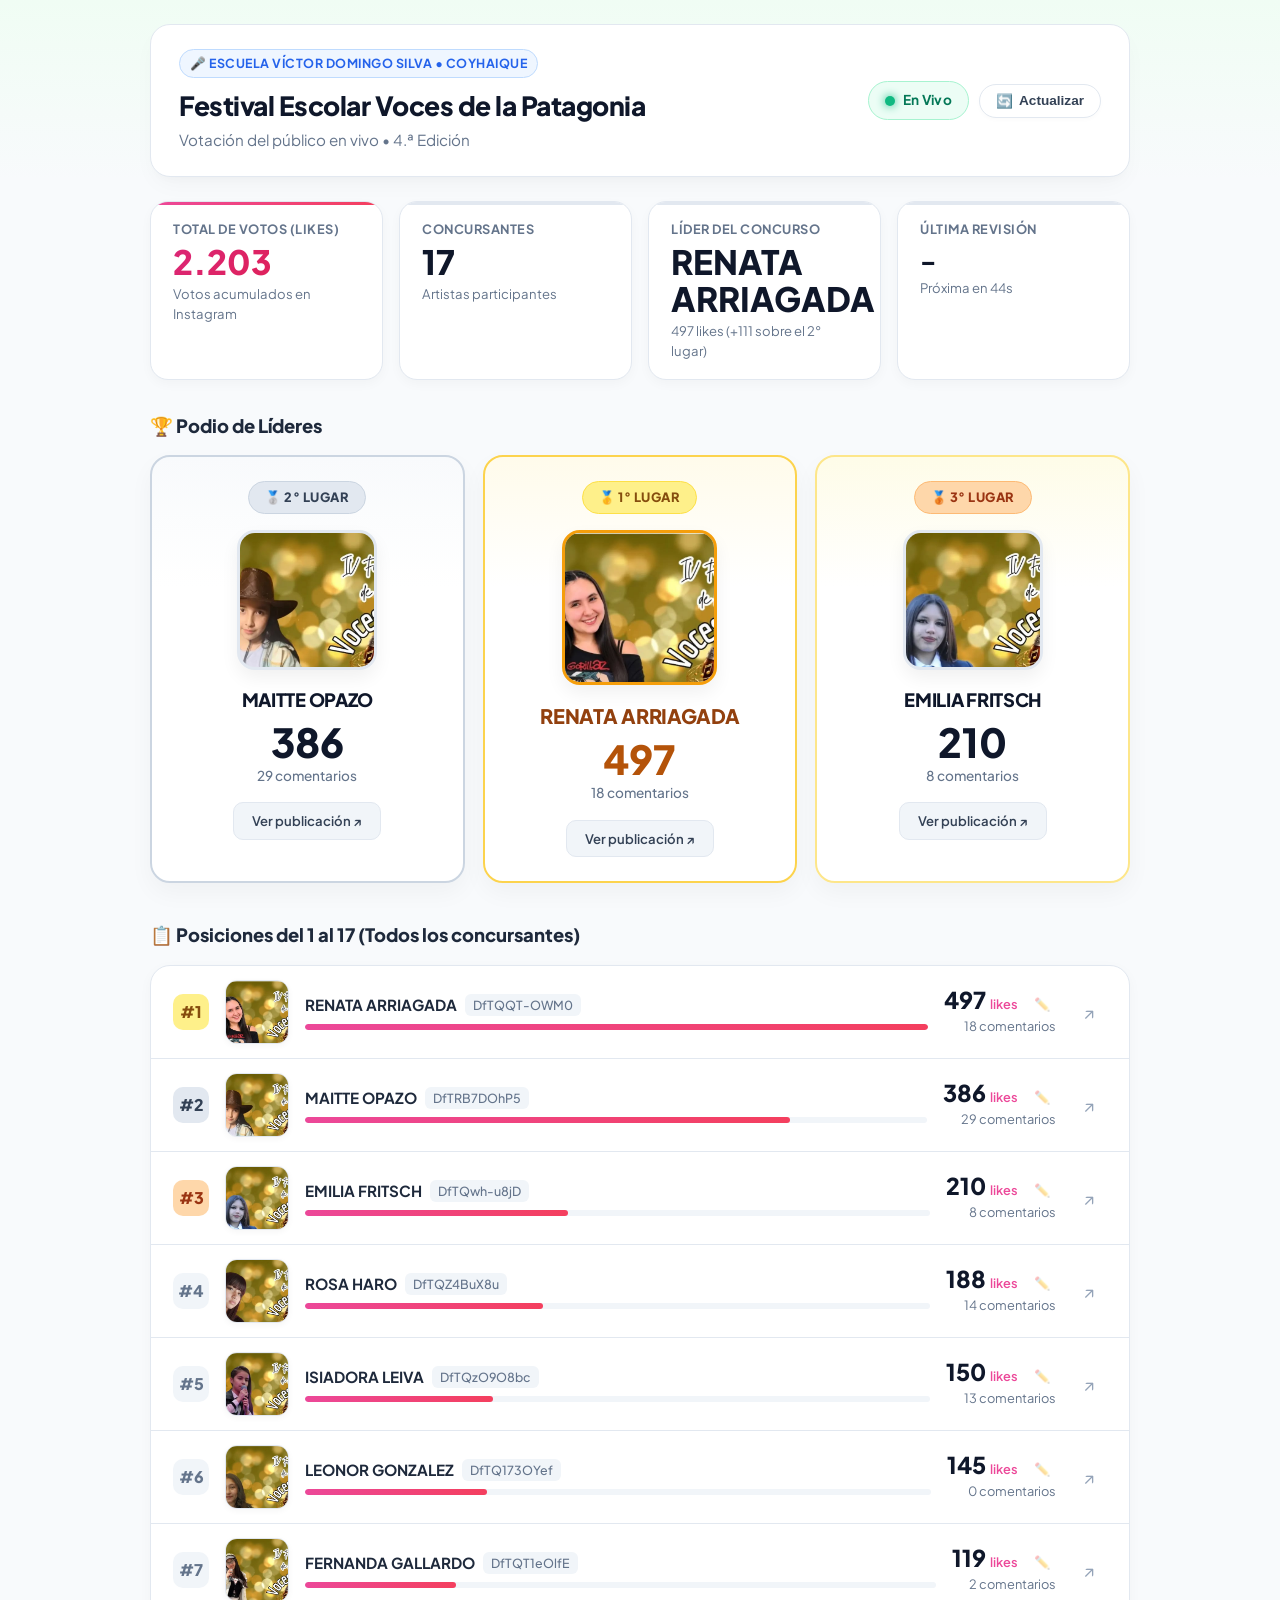
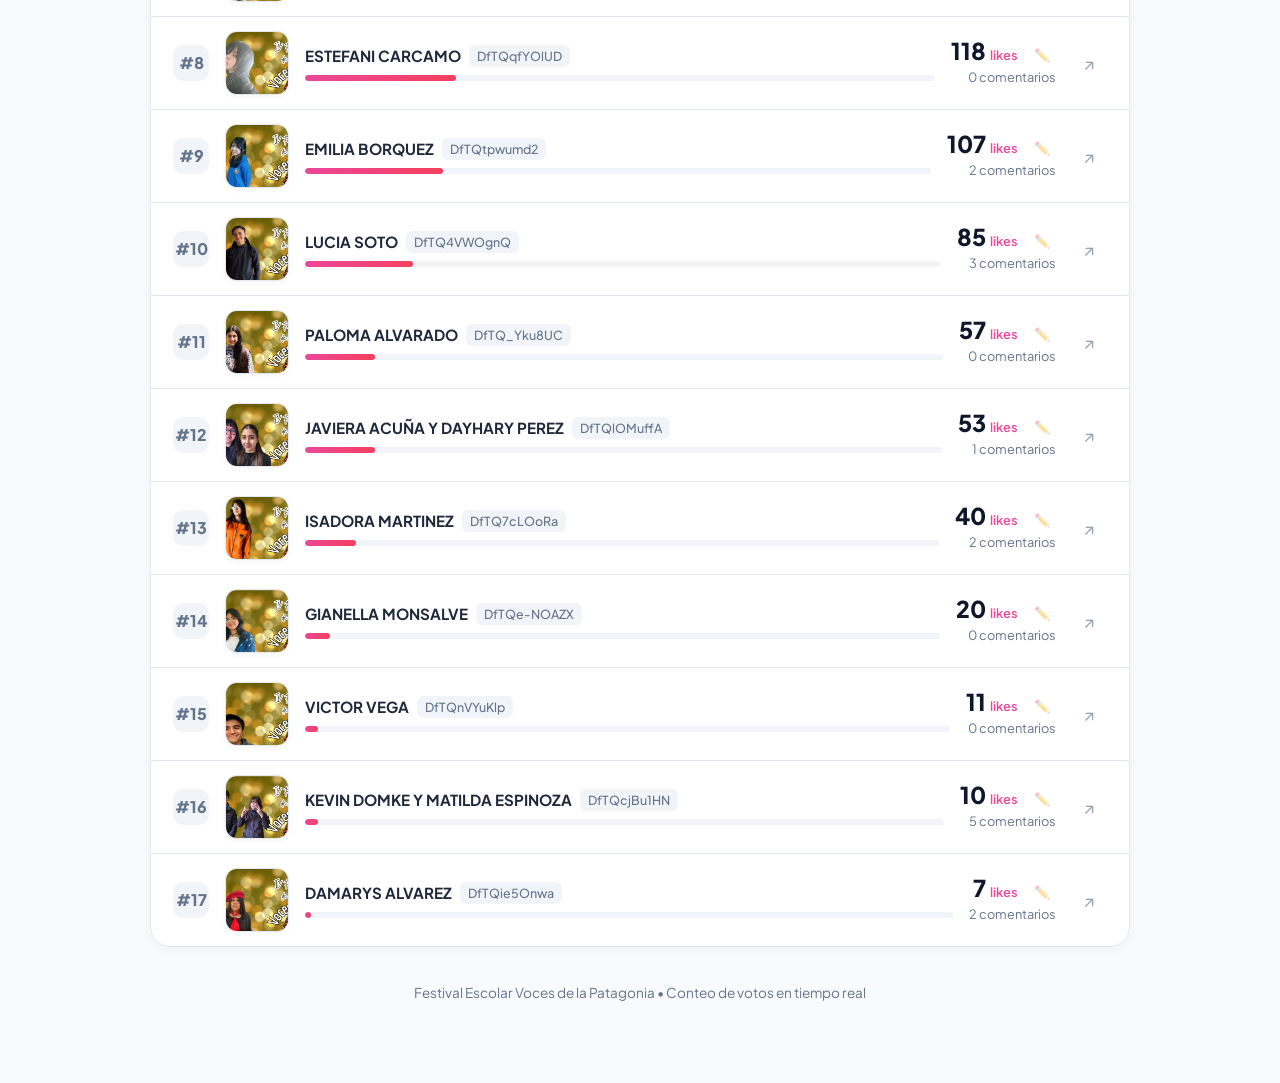
==== index.html @ eec83c4f "Implementar bypass de CDN de Instagram con UTM, intervalo anti-bloqueo y edición manual rápida" ====
<!DOCTYPE html>
<html lang="es">
<head>
<meta charset="utf-8">
<meta name="viewport" content="width=device-width, initial-scale=1">
<title>Votación En Vivo - Festival Escolar Voces de la Patagonia</title>
<link rel="preconnect" href="https://fonts.googleapis.com">
<link rel="preconnect" href="https://fonts.gstatic.com" crossorigin>
<link href="https://fonts.googleapis.com/css2?family=Plus+Jakarta+Sans:wght@400;500;600;700;800&display=swap" rel="stylesheet">
<style>
  :root {
    --bg: #f8fafc;
    --surface: #ffffff;
    --surface-hover: #f1f5f9;
    --text-main: #0f172a;
    --text-muted: #64748b;
    --line: #e2e8f0;
    --primary: #ec4899;
    --primary-light: #fdf2f8;
    --primary-dark: #be185d;
    --gold: #d97706;
    --gold-bg: #fffbeb;
    --gold-border: #fcd34d;
    --silver: #475569;
    --silver-bg: #f8fafc;
    --silver-border: #cbd5e1;
    --bronze: #b45309;
    --bronze-bg: #fef3c7;
    --bronze-border: #fde68a;
    --ok: #10b981;
    --ok-bg: #ecfdf5;
  }

  * { box-sizing: border-box; margin: 0; padding: 0; }

  body {
    background: linear-gradient(180deg, #f0fdf4 0%, #f8fafc 180px, #f8fafc 100%);
    color: var(--text-main);
    font-family: 'Plus Jakarta Sans', -apple-system, BlinkMacSystemFont, "Segoe UI", Roboto, sans-serif;
    line-height: 1.5;
    padding: 24px 16px 80px;
    min-height: 100vh;
  }

  .container { max-width: 980px; margin: 0 auto; }

  /* Friendly Header */
  header {
    background: var(--surface);
    border: 1px solid var(--line);
    border-radius: 20px;
    padding: 24px 28px;
    margin-bottom: 24px;
    box-shadow: 0 10px 25px -5px rgba(0, 0, 0, 0.04), 0 8px 10px -6px rgba(0, 0, 0, 0.02);
    display: flex;
    justify-content: space-between;
    align-items: center;
    flex-wrap: wrap;
    gap: 16px;
  }

  .school-tag {
    display: inline-flex;
    align-items: center;
    gap: 6px;
    background: #eff6ff;
    color: #2563eb;
    border: 1px solid #bfdbfe;
    font-size: 0.78rem;
    font-weight: 700;
    text-transform: uppercase;
    letter-spacing: 0.5px;
    padding: 4px 10px;
    border-radius: 999px;
    margin-bottom: 8px;
  }

  .header-titles h1 {
    font-size: 1.65rem;
    font-weight: 800;
    color: #0f172a;
    letter-spacing: -0.5px;
  }

  .header-titles p {
    color: var(--text-muted);
    font-size: 0.95rem;
    margin-top: 4px;
  }

  .live-actions {
    display: flex;
    align-items: center;
    gap: 10px;
    flex-wrap: wrap;
  }

  .live-pill {
    display: inline-flex;
    align-items: center;
    gap: 8px;
    background: var(--ok-bg);
    border: 1px solid #a7f3d0;
    color: #047857;
    padding: 8px 16px;
    border-radius: 999px;
    font-size: 0.85rem;
    font-weight: 700;
    letter-spacing: 0.3px;
  }

  .live-dot {
    width: 10px;
    height: 10px;
    background: #10b981;
    border-radius: 50%;
    box-shadow: 0 0 10px #10b981;
    animation: pulseLive 1.5s infinite;
  }

  @keyframes pulseLive {
    0%, 100% { transform: scale(1); opacity: 1; }
    50% { transform: scale(0.85); opacity: 0.4; }
  }

  .btn-refresh {
    background: var(--surface);
    color: #334155;
    border: 1px solid var(--line);
    padding: 8px 16px;
    border-radius: 999px;
    font-weight: 600;
    font-size: 0.85rem;
    cursor: pointer;
    display: inline-flex;
    align-items: center;
    gap: 6px;
    transition: all 0.2s ease;
    box-shadow: 0 2px 4px rgba(0,0,0,0.02);
  }

  .btn-refresh:hover {
    background: #f8fafc;
    border-color: #cbd5e1;
    color: #0f172a;
  }

  .btn-refresh.loading {
    opacity: 0.6;
    pointer-events: none;
  }

  /* Stats Bar */
  .stats-bar {
    display: grid;
    grid-template-columns: repeat(auto-fit, minmax(210px, 1fr));
    gap: 16px;
    margin-bottom: 32px;
  }

  .stat-card {
    background: var(--surface);
    border: 1px solid var(--line);
    border-radius: 18px;
    padding: 18px 22px;
    box-shadow: 0 4px 12px rgba(0, 0, 0, 0.03);
    position: relative;
    overflow: hidden;
  }

  .stat-card::after {
    content: "";
    position: absolute;
    top: 0; left: 0; right: 0;
    height: 3px;
    background: #e2e8f0;
  }

  .stat-card.accent::after {
    background: linear-gradient(90deg, #ec4899, #f43f5e);
  }

  .stat-label {
    font-size: 0.8rem;
    font-weight: 700;
    text-transform: uppercase;
    letter-spacing: 0.5px;
    color: var(--text-muted);
  }

  .stat-val {
    font-size: 2.1rem;
    font-weight: 800;
    color: #0f172a;
    margin-top: 4px;
    line-height: 1.1;
  }

  .stat-card.accent .stat-val {
    background: linear-gradient(135deg, #db2777 0%, #e11d48 100%);
    -webkit-background-clip: text;
    -webkit-text-fill-color: transparent;
  }

  .stat-meta {
    font-size: 0.82rem;
    color: #64748b;
    margin-top: 4px;
  }

  /* Section Titles */
  .section-header {
    display: flex;
    justify-content: space-between;
    align-items: center;
    margin-bottom: 16px;
    flex-wrap: wrap;
    gap: 8px;
  }

  .section-title {
    font-size: 1.15rem;
    font-weight: 800;
    color: #1e293b;
    display: flex;
    align-items: center;
    gap: 8px;
  }

  /* Podium (Top 3) */
  .podium {
    display: grid;
    grid-template-columns: repeat(auto-fit, minmax(270px, 1fr));
    gap: 18px;
    margin-bottom: 38px;
  }

  .podium-card {
    background: var(--surface);
    border-radius: 20px;
    padding: 24px 20px;
    border: 2px solid var(--line);
    text-align: center;
    display: flex;
    flex-direction: column;
    align-items: center;
    position: relative;
    box-shadow: 0 10px 25px rgba(0, 0, 0, 0.04);
    transition: transform 0.2s, box-shadow 0.2s;
  }

  .podium-card:hover {
    transform: translateY(-4px);
    box-shadow: 0 16px 30px rgba(0, 0, 0, 0.07);
  }

  .podium-card.first {
    border-color: var(--gold-border);
    background: linear-gradient(180deg, #fffbeb 0%, #ffffff 130px);
    order: 2;
  }

  .podium-card.second {
    border-color: var(--silver-border);
    background: linear-gradient(180deg, #f8fafc 0%, #ffffff 130px);
    order: 1;
  }

  .podium-card.third {
    border-color: var(--bronze-border);
    background: linear-gradient(180deg, #fefce8 0%, #ffffff 130px);
    order: 3;
  }

  .podium-badge {
    padding: 6px 16px;
    border-radius: 999px;
    font-size: 0.8rem;
    font-weight: 800;
    text-transform: uppercase;
    letter-spacing: 0.5px;
    margin-bottom: 16px;
  }

  .first .podium-badge {
    background: #fef08a;
    color: #854d0e;
    border: 1px solid #fde047;
  }

  .second .podium-badge {
    background: #e2e8f0;
    color: #334155;
    border: 1px solid #cbd5e1;
  }

  .third .podium-badge {
    background: #fed7aa;
    color: #9a3412;
    border: 1px solid #fdba74;
  }

  .podium-img-wrapper {
    width: 140px;
    height: 140px;
    border-radius: 18px;
    overflow: hidden;
    margin-bottom: 16px;
    border: 3px solid var(--line);
    background: #e2e8f0;
    box-shadow: 0 8px 18px rgba(0,0,0,0.06);
  }

  .first .podium-img-wrapper {
    border-color: #f59e0b;
    width: 155px;
    height: 155px;
  }

  .podium-img {
    width: 100%;
    height: 100%;
    object-fit: cover;
  }

  .podium-name {
    font-size: 1.15rem;
    font-weight: 800;
    color: #0f172a;
    margin-bottom: 8px;
    letter-spacing: -0.3px;
    text-transform: uppercase;
  }
  .first .podium-name {
    color: #92400e;
    font-size: 1.25rem;
  }

  .podium-likes {
    font-size: 2.5rem;
    font-weight: 900;
    color: #0f172a;
    line-height: 1;
    margin-bottom: 4px;
  }

  .podium-card.first .podium-likes {
    color: #b45309;
  }

  .podium-comments {
    font-size: 0.85rem;
    color: var(--text-muted);
    font-weight: 500;
    margin-bottom: 16px;
  }

  .btn-ig {
    background: #f1f5f9;
    color: #334155;
    text-decoration: none;
    padding: 8px 18px;
    border-radius: 10px;
    font-size: 0.82rem;
    font-weight: 600;
    display: inline-flex;
    align-items: center;
    gap: 6px;
    transition: all 0.2s;
    border: 1px solid var(--line);
  }

  .btn-ig:hover {
    background: #e2e8f0;
    color: #0f172a;
  }

  /* Full Contestants List */
  .contestants-list {
    background: var(--surface);
    border: 1px solid var(--line);
    border-radius: 20px;
    overflow: hidden;
    box-shadow: 0 4px 14px rgba(0, 0, 0, 0.03);
  }

  .contestant-row {
    padding: 14px 22px;
    display: flex;
    align-items: center;
    gap: 16px;
    border-bottom: 1px solid var(--line);
    transition: background 0.2s ease;
  }

  .contestant-row:last-child {
    border-bottom: 0;
  }

  .contestant-row:hover {
    background: #f8fafc;
  }

  .contestant-row.bump {
    animation: highlightBump 1.2s ease-out;
  }

  @keyframes highlightBump {
    0% { background: #dcfce7; }
    100% { background: var(--surface); }
  }

  .rank-badge {
    width: 36px;
    height: 36px;
    border-radius: 10px;
    display: flex;
    align-items: center;
    justify-content: center;
    font-size: 1rem;
    font-weight: 800;
    background: #f1f5f9;
    color: #64748b;
    flex-shrink: 0;
  }

  .top-1 .rank-badge { background: #fef08a; color: #854d0e; }
  .top-2 .rank-badge { background: #e2e8f0; color: #334155; }
  .top-3 .rank-badge { background: #fed7aa; color: #9a3412; }

  .contestant-img {
    width: 64px;
    height: 64px;
    border-radius: 12px;
    object-fit: cover;
    background: #f1f5f9;
    border: 1px solid var(--line);
    flex-shrink: 0;
    box-shadow: 0 2px 6px rgba(0,0,0,0.04);
  }

  .contestant-info {
    flex: 1;
    min-width: 140px;
  }

  .contestant-title {
    font-size: 0.95rem;
    font-weight: 700;
    color: #1e293b;
    display: flex;
    align-items: center;
    gap: 8px;
  }

  .post-code {
    font-size: 0.78rem;
    font-weight: 500;
    color: var(--text-muted);
    background: #f1f5f9;
    padding: 2px 8px;
    border-radius: 6px;
  }

  .bar-container {
    width: 100%;
    height: 6px;
    background: #f1f5f9;
    border-radius: 999px;
    overflow: hidden;
    margin-top: 8px;
  }

  .bar-fill {
    height: 100%;
    background: linear-gradient(90deg, #ec4899, #f43f5e);
    border-radius: 999px;
    width: 0%;
    transition: width 0.6s cubic-bezier(0.4, 0, 0.2, 1);
  }

  .contestant-metrics {
    text-align: right;
    flex-shrink: 0;
  }

  .contestant-likes {
    font-size: 1.45rem;
    font-weight: 800;
    color: #0f172a;
    line-height: 1.1;
  }

  .contestant-likes span {
    font-size: 0.8rem;
    font-weight: 600;
    color: #ec4899;
  }

  .contestant-comments {
    font-size: 0.8rem;
    color: var(--text-muted);
    margin-top: 2px;
  }

  .link-arrow {
    color: #94a3b8;
    text-decoration: none;
    padding: 8px 12px;
    border-radius: 8px;
    font-size: 1.1rem;
    flex-shrink: 0;
    transition: all 0.2s;
  }

  .link-arrow:hover {
    color: #0f172a;
    background: #f1f5f9;
  }

  .btn-edit {
    background: transparent;
    border: 0;
    cursor: pointer;
    font-size: 0.82rem;
    opacity: 0.4;
    margin-left: 6px;
    padding: 3px 6px;
    border-radius: 6px;
    transition: all 0.2s;
  }
  .btn-edit:hover {
    opacity: 1;
    background: #e2e8f0;
  }

  /* Footer */
  footer {
    text-align: center;
    margin-top: 36px;
    color: var(--text-muted);
    font-size: 0.85rem;
  }

  @media (max-width: 600px) {
    body { padding: 16px 12px 60px; }
    header { padding: 18px 16px; border-radius: 16px; }
    .header-titles h1 { font-size: 1.3rem; }
    .contestant-row { padding: 12px 14px; gap: 10px; }
    .contestant-img { width: 48px; height: 48px; }
    .contestant-likes { font-size: 1.2rem; }
    .rank-badge { width: 30px; height: 30px; font-size: 0.85rem; }
  }
</style>
</head>
<body>
<div class="container">
  <header>
    <div class="header-titles">
      <div class="school-tag">🎤 Escuela Víctor Domingo Silva • Coyhaique</div>
      <h1>Festival Escolar Voces de la Patagonia</h1>
      <p>Votación del público en vivo • 4.ª Edición</p>
    </div>
    <div class="live-actions">
      <div class="live-pill">
        <span class="live-dot"></span>
        <span>En Vivo</span>
      </div>
      <button id="btnRefresh" class="btn-refresh" type="button" title="Consultar votos ahora">
        <span id="refreshIcon">🔄</span>
        <span id="refreshText">Actualizar</span>
      </button>
    </div>
  </header>

  <!-- Tarjetas de Resumen -->
  <div class="stats-bar">
    <div class="stat-card accent">
      <div class="stat-label">Total de Votos (Likes)</div>
      <div id="statTotalLikes" class="stat-val">–</div>
      <div class="stat-meta">Votos acumulados en Instagram</div>
    </div>
    <div class="stat-card">
      <div class="stat-label">Concursantes</div>
      <div class="stat-val">17</div>
      <div class="stat-meta">Artistas participantes</div>
    </div>
    <div class="stat-card">
      <div class="stat-label">Líder del Concurso</div>
      <div id="statLeader" class="stat-val">–</div>
      <div id="statLeaderDiff" class="stat-meta">–</div>
    </div>
    <div class="stat-card">
      <div class="stat-label">Última Revisión</div>
      <div id="statTime" class="stat-val" style="font-size: 1.5rem; padding-top: 4px;">–</div>
      <div id="statCountdown" class="stat-meta">Próxima en 45s</div>
    </div>
  </div>

  <!-- Podio Top 3 -->
  <div class="section-header">
    <div class="section-title">🏆 Podio de Líderes</div>
  </div>
  <section class="podium" id="podium"></section>

  <!-- Tabla Completa (1 al 17) con fotos -->
  <div class="section-header">
    <div class="section-title">📋 Posiciones del 1 al 17 (Todos los concursantes)</div>
  </div>
  <section class="contestants-list" id="contestantsGrid"></section>

  <footer>
    <p>Festival Escolar Voces de la Patagonia • Conteo de votos en tiempo real</p>
  </footer>
</div>

<script>
(function() {
  var previousLikesMap = {};
  var countdown = 45;
  var countdownTimer = null;

  // Datos base garantizados (con imágenes locales y nombres oficiales)
  var fallbackData = [
    { "url": "https://www.instagram.com/p/DfTQQT-OWM0/", "shortcode": "DfTQQT-OWM0", "name": "RENATA ARRIAGADA", "likes": 497, "comments": 18, "localImage": "fotos/DfTQQT-OWM0.jpg" },
    { "url": "https://www.instagram.com/p/DfTRB7DOhP5/", "shortcode": "DfTRB7DOhP5", "name": "MAITTE OPAZO", "likes": 378, "comments": 28, "localImage": "fotos/DfTRB7DOhP5.jpg" },
    { "url": "https://www.instagram.com/p/DfTQwh-u8jD/", "shortcode": "DfTQwh-u8jD", "name": "EMILIA FRITSCH", "likes": 210, "comments": 8, "localImage": "fotos/DfTQwh-u8jD.jpg" },
    { "url": "https://www.instagram.com/p/DfTQZ4BuX8u/", "shortcode": "DfTQZ4BuX8u", "name": "ROSA HARO", "likes": 188, "comments": 14, "localImage": "fotos/DfTQZ4BuX8u.jpg" },
    { "url": "https://www.instagram.com/p/DfTQzO9O8bc/", "shortcode": "DfTQzO9O8bc", "name": "ISIADORA LEIVA", "likes": 148, "comments": 13, "localImage": "fotos/DfTQzO9O8bc.jpg" },
    { "url": "https://www.instagram.com/p/DfTQ173OYef/", "shortcode": "DfTQ173OYef", "name": "LEONOR GONZALEZ", "likes": 145, "comments": 0, "localImage": "fotos/DfTQ173OYef.jpg" },
    { "url": "https://www.instagram.com/p/DfTQT1eOlfE/", "shortcode": "DfTQT1eOlfE", "name": "FERNANDA GALLARDO", "likes": 117, "comments": 2, "localImage": "fotos/DfTQT1eOlfE.jpg" },
    { "url": "https://www.instagram.com/p/DfTQqfYOlUD/", "shortcode": "DfTQqfYOlUD", "name": "ESTEFANI CARCAMO", "likes": 116, "comments": 0, "localImage": "fotos/DfTQqfYOlUD.jpg" },
    { "url": "https://www.instagram.com/p/DfTQtpwumd2/", "shortcode": "DfTQtpwumd2", "name": "EMILIA BORQUEZ", "likes": 106, "comments": 2, "localImage": "fotos/DfTQtpwumd2.jpg" },
    { "url": "https://www.instagram.com/p/DfTQ4VWOgnQ/", "shortcode": "DfTQ4VWOgnQ", "name": "LUCIA SOTO", "likes": 84, "comments": 3, "localImage": "fotos/DfTQ4VWOgnQ.jpg" },
    { "url": "https://www.instagram.com/p/DfTQ_Yku8UC/", "shortcode": "DfTQ_Yku8UC", "name": "PALOMA ALVARADO", "likes": 57, "comments": 0, "localImage": "fotos/DfTQ_Yku8UC.jpg" },
    { "url": "https://www.instagram.com/p/DfTQlOMuffA/", "shortcode": "DfTQlOMuffA", "name": "JAVIERA ACUÑA Y DAYHARY PEREZ", "likes": 52, "comments": 1, "localImage": "fotos/DfTQlOMuffA.jpg" },
    { "url": "https://www.instagram.com/p/DfTQ7cLOoRa/", "shortcode": "DfTQ7cLOoRa", "name": "ISADORA MARTINEZ", "likes": 40, "comments": 2, "localImage": "fotos/DfTQ7cLOoRa.jpg" },
    { "url": "https://www.instagram.com/p/DfTQe-NOAZX/", "shortcode": "DfTQe-NOAZX", "name": "GIANELLA MONSALVE", "likes": 20, "comments": 0, "localImage": "fotos/DfTQe-NOAZX.jpg" },
    { "url": "https://www.instagram.com/p/DfTQnVYuKlp/", "shortcode": "DfTQnVYuKlp", "name": "VICTOR VEGA", "likes": 11, "comments": 0, "localImage": "fotos/DfTQnVYuKlp.jpg" },
    { "url": "https://www.instagram.com/p/DfTQcjBu1HN/", "shortcode": "DfTQcjBu1HN", "name": "KEVIN DOMKE Y MATILDA ESPINOZA", "likes": 9, "comments": 5, "localImage": "fotos/DfTQcjBu1HN.jpg" },
    { "url": "https://www.instagram.com/p/DfTQie5Onwa/", "shortcode": "DfTQie5Onwa", "name": "DAMARYS ALVAREZ", "likes": 7, "comments": 2, "localImage": "fotos/DfTQie5Onwa.jpg" }
  ];

  function formatNumber(n) {
    return (n || 0).toLocaleString("es-CL");
  }

  function render(items) {
    if (!Array.isArray(items) || items.length === 0) return;

    items.sort(function(a, b) { return b.likes - a.likes; });

    var maxLikes = items[0].likes || 1;
    var totalLikes = 0;
    items.forEach(function(x) { totalLikes += (x.likes || 0); });

    document.getElementById("statTotalLikes").textContent = formatNumber(totalLikes);
    document.getElementById("statLeader").textContent = items[0].name || "LÍDER";
    if (items[1]) {
      var diff = items[0].likes - items[1].likes;
      document.getElementById("statLeaderDiff").textContent = formatNumber(items[0].likes) + " likes (+" + diff + " sobre el 2° lugar)";
    }

    // 1. Render Podio
    var pod = document.getElementById("podium");
    pod.innerHTML = "";
    var podiumConfig = [
      { idx: 1, class: "second", label: "🥈 2° Lugar" },
      { idx: 0, class: "first", label: "🥇 1° Lugar" },
      { idx: 2, class: "third", label: "🥉 3° Lugar" }
    ];

    podiumConfig.forEach(function(cfg) {
      var item = items[cfg.idx];
      if (!item) return;

      var card = document.createElement("div");
      card.className = "podium-card " + cfg.class;

      var imgSrc = item.localImage || ("fotos/" + item.shortcode + ".jpg") || item.image;
      var name = item.name || "PARTICIPANTE";

      card.innerHTML = 
        '<div class="podium-badge">' + cfg.label + '</div>' +
        '<div class="podium-img-wrapper">' +
          '<img class="podium-img" src="' + imgSrc + '" alt="' + name + '">' +
        '</div>' +
        '<div class="podium-name">' + name + '</div>' +
        '<div class="podium-likes">' + formatNumber(item.likes) + '</div>' +
        '<div class="podium-comments">' + item.comments + ' comentarios</div>' +
        '<a class="btn-ig" href="' + item.url + '" target="_blank">Ver publicación ↗</a>';

      pod.appendChild(card);
    });

    // 2. Render Lista completa del 1 al 17
    var grid = document.getElementById("contestantsGrid");
    grid.innerHTML = "";

    items.forEach(function(item, index) {
      var rank = index + 1;
      var row = document.createElement("div");
      var rankClass = rank === 1 ? "top-1" : (rank === 2 ? "top-2" : (rank === 3 ? "top-3" : ""));
      row.className = "contestant-row " + rankClass;

      var prev = previousLikesMap[item.shortcode];
      if (prev !== undefined && item.likes > prev) {
        row.classList.add("bump");
      }
      previousLikesMap[item.shortcode] = item.likes;

      var imgSrc = item.localImage || ("fotos/" + item.shortcode + ".jpg") || item.image;
      var pct = Math.round((item.likes / maxLikes) * 100);
      var name = item.name || "PARTICIPANTE";

      row.innerHTML = 
        '<div class="rank-badge">#' + rank + '</div>' +
        '<img class="contestant-img" src="' + imgSrc + '" alt="' + name + '">' +
        '<div class="contestant-info">' +
          '<div class="contestant-title">' +
            name +
            '<span class="post-code">' + item.shortcode + '</span>' +
          '</div>' +
          '<div class="bar-container"><div class="bar-fill" style="width: ' + pct + '%"></div></div>' +
        '</div>' +
        '<div class="contestant-metrics">' +
          '<div class="contestant-likes">' + formatNumber(item.likes) + ' <span>likes</span> <button class="btn-edit" onclick="window.editLikes(\'' + item.shortcode + '\', ' + item.likes + ', \'' + name.replace(/'/g, "\\'") + '\')" title="Ajustar manualmente">✏️</button></div>' +
          '<div class="contestant-comments">' + item.comments + ' comentarios</div>' +
        '</div>' +
        '<a class="link-arrow" href="' + item.url + '" target="_blank" title="Abrir en Instagram">↗</a>';

      grid.appendChild(row);
    });
  }

  window.editLikes = function(shortcode, currentLikes, name) {
    var nuevo = prompt("Ajustar votos para " + name + ":", currentLikes);
    if (nuevo !== null && nuevo.trim() !== "") {
      var val = parseInt(nuevo.replace(/\./g, ""), 10);
      if (!isNaN(val)) {
        fetch("/api/edit", {
          method: "POST",
          headers: { "Content-Type": "application/json" },
          body: JSON.stringify({ shortcode: shortcode, likes: val })
        })
        .then(function() {
          fetchLiveData();
        })
        .catch(function() {
          var it = fallbackData.find(function(x) { return x.shortcode === shortcode; });
          if (it) it.likes = val;
          render(fallbackData);
        });
      }
    }
  };

  function fetchLiveData() {
    fetch("/api/data?t=" + Date.now())
      .then(function(r) { return r.json(); })
      .then(function(res) {
        var list = res.data || res;
        if (Array.isArray(list)) {
          render(list);
          if (res.lastUpdate) {
            document.getElementById("statTime").textContent = new Date(res.lastUpdate).toLocaleTimeString("es-CL");
          }
        }
      })
      .catch(function() {
        // Fallback local/Vercel
        fetch("conteo_resultados.json?t=" + Date.now())
          .then(function(r) { return r.json(); })
          .then(function(items) { render(items); })
          .catch(function() {
            render(fallbackData);
          });
      });
  }

  function startCountdown() {
    clearInterval(countdownTimer);
    countdown = 45;
    countdownTimer = setInterval(function() {
      countdown--;
      if (countdown <= 0) {
        countdown = 45;
        fetchLiveData();
      }
      document.getElementById("statCountdown").textContent = "Próxima en " + countdown + "s";
    }, 1000);
  }

  var btnRefresh = document.getElementById("btnRefresh");
  btnRefresh.addEventListener("click", function() {
    btnRefresh.classList.add("loading");
    document.getElementById("refreshIcon").textContent = "⏳";
    document.getElementById("refreshText").textContent = "Actualizando...";

    fetch("/api/refresh")
      .catch(function() {})
      .then(function() {
        setTimeout(function() {
          fetchLiveData();
          btnRefresh.classList.remove("loading");
          document.getElementById("refreshIcon").textContent = "🔄";
          document.getElementById("refreshText").textContent = "Actualizar";
          startCountdown();
        }, 12000);
      });
  });

  render(fallbackData);
  fetchLiveData();
  startCountdown();
  setInterval(fetchLiveData, 8000);
})();
</script>
</body>
</html>
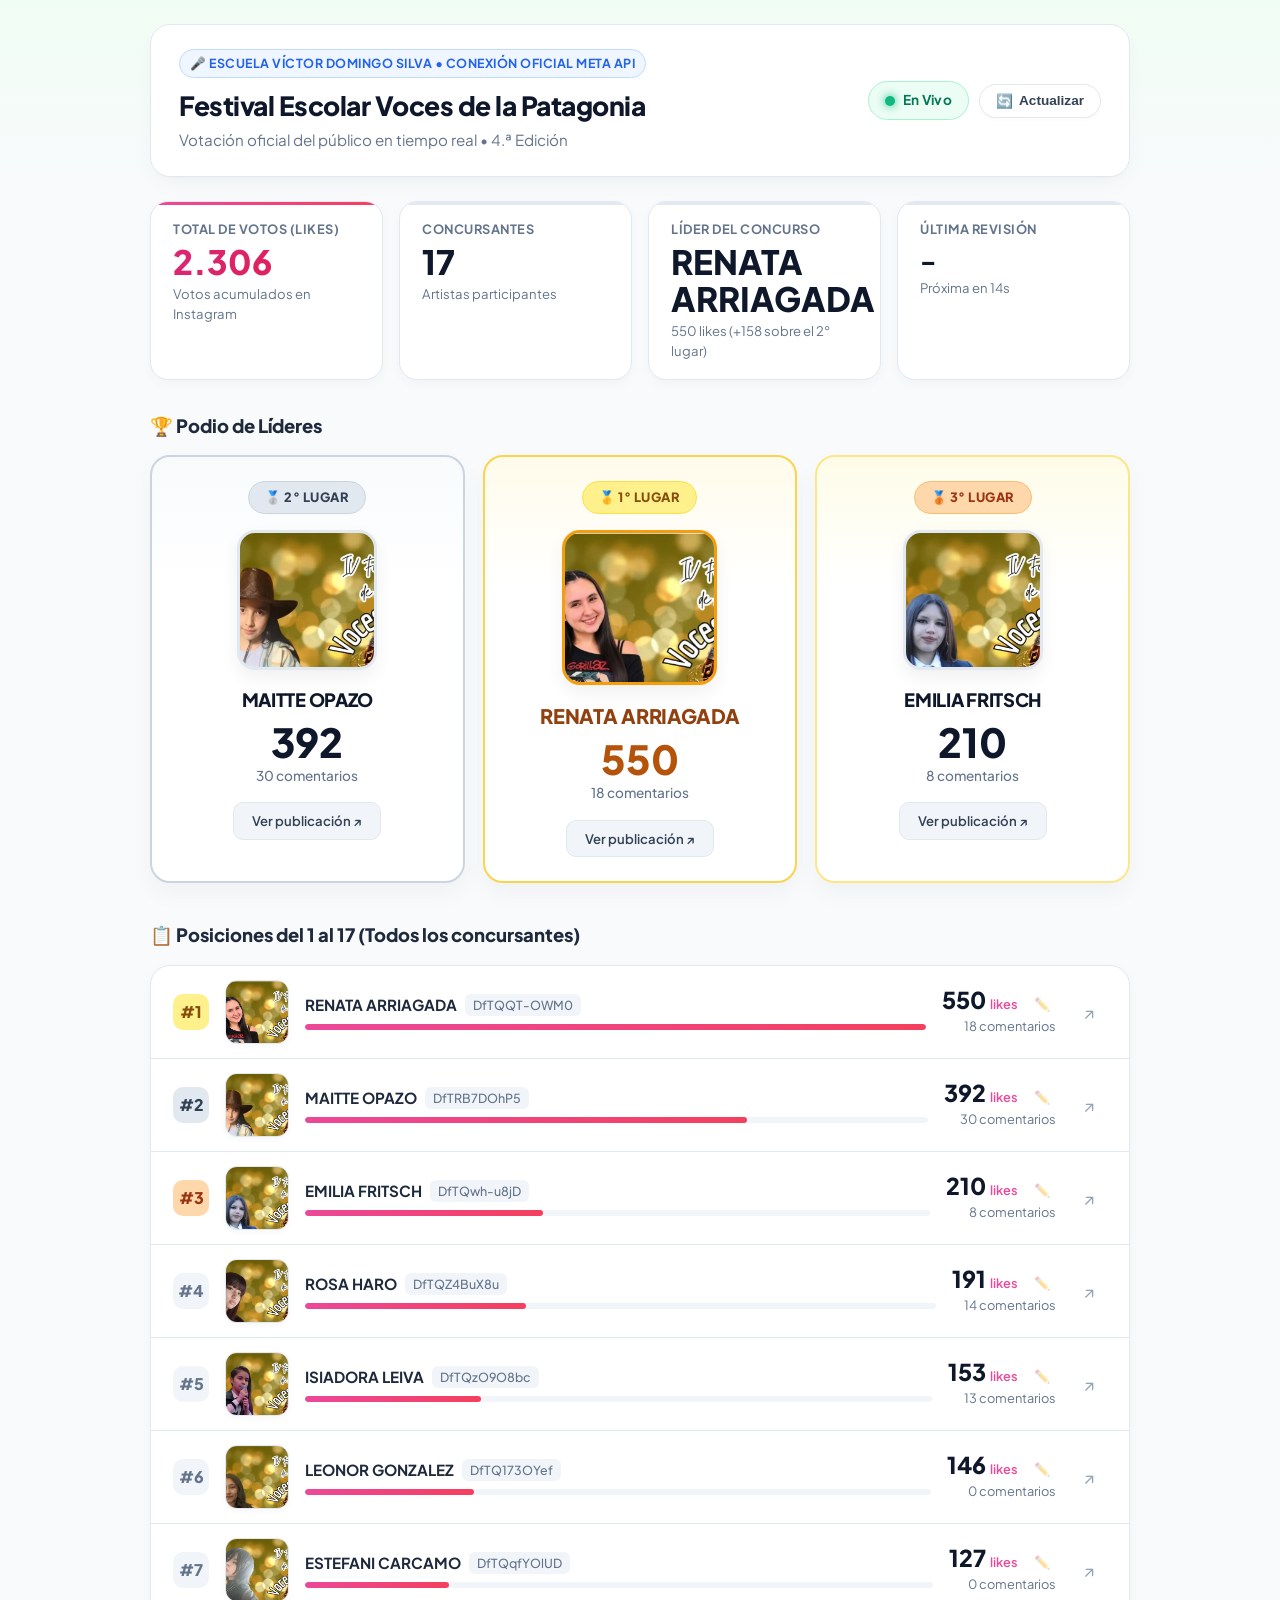
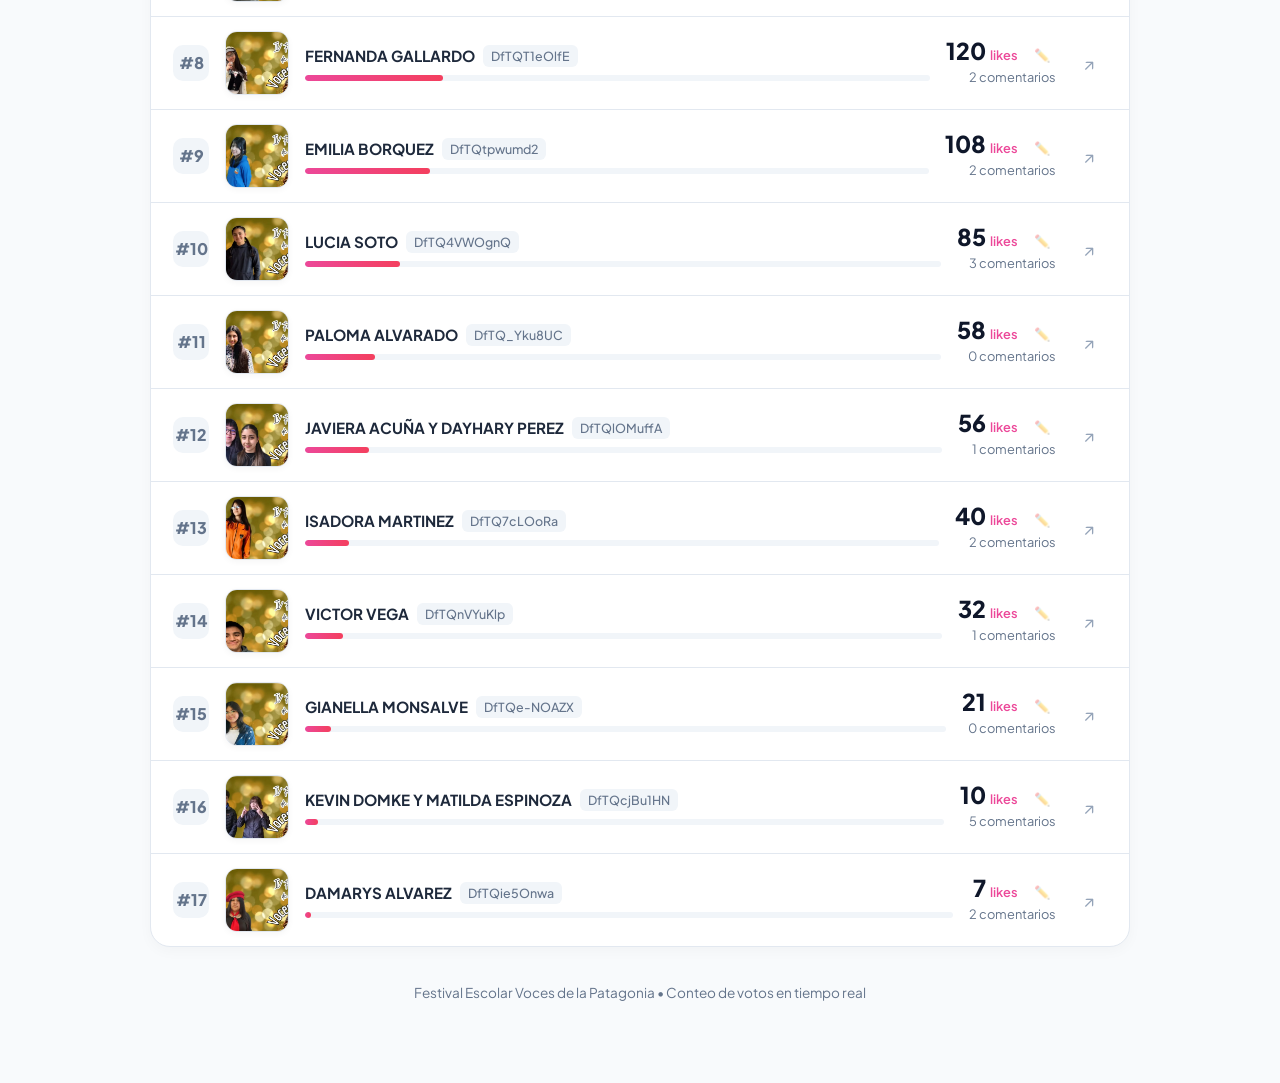
==== commit 4b5d0149: "Conectar API Oficial de Meta Graph: votos exactos en tiempo real para Vercel y Local" ====
--- a/index.html
+++ b/index.html
@@ -557,9 +557,9 @@
 <div class="container">
   <header>
     <div class="header-titles">
-      <div class="school-tag">🎤 Escuela Víctor Domingo Silva • Coyhaique</div>
+      <div class="school-tag">🎤 Escuela Víctor Domingo Silva • Conexión Oficial Meta API</div>
       <h1>Festival Escolar Voces de la Patagonia</h1>
-      <p>Votación del público en vivo • 4.ª Edición</p>
+      <p>Votación oficial del público en tiempo real • 4.ª Edición</p>
     </div>
     <div class="live-actions">
       <div class="live-pill">
@@ -620,24 +620,24 @@
   var countdown = 45;
   var countdownTimer = null;
 
-  // Datos base garantizados (con imágenes locales y nombres oficiales)
+  // Datos base garantizados oficiales desde Meta API
   var fallbackData = [
-    { "url": "https://www.instagram.com/p/DfTQQT-OWM0/", "shortcode": "DfTQQT-OWM0", "name": "RENATA ARRIAGADA", "likes": 497, "comments": 18, "localImage": "fotos/DfTQQT-OWM0.jpg" },
-    { "url": "https://www.instagram.com/p/DfTRB7DOhP5/", "shortcode": "DfTRB7DOhP5", "name": "MAITTE OPAZO", "likes": 378, "comments": 28, "localImage": "fotos/DfTRB7DOhP5.jpg" },
+    { "url": "https://www.instagram.com/p/DfTQQT-OWM0/", "shortcode": "DfTQQT-OWM0", "name": "RENATA ARRIAGADA", "likes": 549, "comments": 18, "localImage": "fotos/DfTQQT-OWM0.jpg" },
+    { "url": "https://www.instagram.com/p/DfTRB7DOhP5/", "shortcode": "DfTRB7DOhP5", "name": "MAITTE OPAZO", "likes": 392, "comments": 30, "localImage": "fotos/DfTRB7DOhP5.jpg" },
     { "url": "https://www.instagram.com/p/DfTQwh-u8jD/", "shortcode": "DfTQwh-u8jD", "name": "EMILIA FRITSCH", "likes": 210, "comments": 8, "localImage": "fotos/DfTQwh-u8jD.jpg" },
-    { "url": "https://www.instagram.com/p/DfTQZ4BuX8u/", "shortcode": "DfTQZ4BuX8u", "name": "ROSA HARO", "likes": 188, "comments": 14, "localImage": "fotos/DfTQZ4BuX8u.jpg" },
-    { "url": "https://www.instagram.com/p/DfTQzO9O8bc/", "shortcode": "DfTQzO9O8bc", "name": "ISIADORA LEIVA", "likes": 148, "comments": 13, "localImage": "fotos/DfTQzO9O8bc.jpg" },
-    { "url": "https://www.instagram.com/p/DfTQ173OYef/", "shortcode": "DfTQ173OYef", "name": "LEONOR GONZALEZ", "likes": 145, "comments": 0, "localImage": "fotos/DfTQ173OYef.jpg" },
-    { "url": "https://www.instagram.com/p/DfTQT1eOlfE/", "shortcode": "DfTQT1eOlfE", "name": "FERNANDA GALLARDO", "likes": 117, "comments": 2, "localImage": "fotos/DfTQT1eOlfE.jpg" },
-    { "url": "https://www.instagram.com/p/DfTQqfYOlUD/", "shortcode": "DfTQqfYOlUD", "name": "ESTEFANI CARCAMO", "likes": 116, "comments": 0, "localImage": "fotos/DfTQqfYOlUD.jpg" },
-    { "url": "https://www.instagram.com/p/DfTQtpwumd2/", "shortcode": "DfTQtpwumd2", "name": "EMILIA BORQUEZ", "likes": 106, "comments": 2, "localImage": "fotos/DfTQtpwumd2.jpg" },
-    { "url": "https://www.instagram.com/p/DfTQ4VWOgnQ/", "shortcode": "DfTQ4VWOgnQ", "name": "LUCIA SOTO", "likes": 84, "comments": 3, "localImage": "fotos/DfTQ4VWOgnQ.jpg" },
-    { "url": "https://www.instagram.com/p/DfTQ_Yku8UC/", "shortcode": "DfTQ_Yku8UC", "name": "PALOMA ALVARADO", "likes": 57, "comments": 0, "localImage": "fotos/DfTQ_Yku8UC.jpg" },
-    { "url": "https://www.instagram.com/p/DfTQlOMuffA/", "shortcode": "DfTQlOMuffA", "name": "JAVIERA ACUÑA Y DAYHARY PEREZ", "likes": 52, "comments": 1, "localImage": "fotos/DfTQlOMuffA.jpg" },
+    { "url": "https://www.instagram.com/p/DfTQZ4BuX8u/", "shortcode": "DfTQZ4BuX8u", "name": "ROSA HARO", "likes": 190, "comments": 14, "localImage": "fotos/DfTQZ4BuX8u.jpg" },
+    { "url": "https://www.instagram.com/p/DfTQzO9O8bc/", "shortcode": "DfTQzO9O8bc", "name": "ISIADORA LEIVA", "likes": 152, "comments": 13, "localImage": "fotos/DfTQzO9O8bc.jpg" },
+    { "url": "https://www.instagram.com/p/DfTQ173OYef/", "shortcode": "DfTQ173OYef", "name": "LEONOR GONZALEZ", "likes": 146, "comments": 0, "localImage": "fotos/DfTQ173OYef.jpg" },
+    { "url": "https://www.instagram.com/p/DfTQqfYOlUD/", "shortcode": "DfTQqfYOlUD", "name": "ESTEFANI CARCAMO", "likes": 125, "comments": 0, "localImage": "fotos/DfTQqfYOlUD.jpg" },
+    { "url": "https://www.instagram.com/p/DfTQT1eOlfE/", "shortcode": "DfTQT1eOlfE", "name": "FERNANDA GALLARDO", "likes": 120, "comments": 2, "localImage": "fotos/DfTQT1eOlfE.jpg" },
+    { "url": "https://www.instagram.com/p/DfTQtpwumd2/", "shortcode": "DfTQtpwumd2", "name": "EMILIA BORQUEZ", "likes": 108, "comments": 2, "localImage": "fotos/DfTQtpwumd2.jpg" },
+    { "url": "https://www.instagram.com/p/DfTQ4VWOgnQ/", "shortcode": "DfTQ4VWOgnQ", "name": "LUCIA SOTO", "likes": 85, "comments": 3, "localImage": "fotos/DfTQ4VWOgnQ.jpg" },
+    { "url": "https://www.instagram.com/p/DfTQ_Yku8UC/", "shortcode": "DfTQ_Yku8UC", "name": "PALOMA ALVARADO", "likes": 58, "comments": 0, "localImage": "fotos/DfTQ_Yku8UC.jpg" },
+    { "url": "https://www.instagram.com/p/DfTQlOMuffA/", "shortcode": "DfTQlOMuffA", "name": "JAVIERA ACUÑA Y DAYHARY PEREZ", "likes": 56, "comments": 1, "localImage": "fotos/DfTQlOMuffA.jpg" },
     { "url": "https://www.instagram.com/p/DfTQ7cLOoRa/", "shortcode": "DfTQ7cLOoRa", "name": "ISADORA MARTINEZ", "likes": 40, "comments": 2, "localImage": "fotos/DfTQ7cLOoRa.jpg" },
-    { "url": "https://www.instagram.com/p/DfTQe-NOAZX/", "shortcode": "DfTQe-NOAZX", "name": "GIANELLA MONSALVE", "likes": 20, "comments": 0, "localImage": "fotos/DfTQe-NOAZX.jpg" },
-    { "url": "https://www.instagram.com/p/DfTQnVYuKlp/", "shortcode": "DfTQnVYuKlp", "name": "VICTOR VEGA", "likes": 11, "comments": 0, "localImage": "fotos/DfTQnVYuKlp.jpg" },
-    { "url": "https://www.instagram.com/p/DfTQcjBu1HN/", "shortcode": "DfTQcjBu1HN", "name": "KEVIN DOMKE Y MATILDA ESPINOZA", "likes": 9, "comments": 5, "localImage": "fotos/DfTQcjBu1HN.jpg" },
+    { "url": "https://www.instagram.com/p/DfTQnVYuKlp/", "shortcode": "DfTQnVYuKlp", "name": "VICTOR VEGA", "likes": 31, "comments": 1, "localImage": "fotos/DfTQnVYuKlp.jpg" },
+    { "url": "https://www.instagram.com/p/DfTQe-NOAZX/", "shortcode": "DfTQe-NOAZX", "name": "GIANELLA MONSALVE", "likes": 21, "comments": 0, "localImage": "fotos/DfTQe-NOAZX.jpg" },
+    { "url": "https://www.instagram.com/p/DfTQcjBu1HN/", "shortcode": "DfTQcjBu1HN", "name": "KEVIN DOMKE Y MATILDA ESPINOZA", "likes": 10, "comments": 5, "localImage": "fotos/DfTQcjBu1HN.jpg" },
     { "url": "https://www.instagram.com/p/DfTQie5Onwa/", "shortcode": "DfTQie5Onwa", "name": "DAMARYS ALVAREZ", "likes": 7, "comments": 2, "localImage": "fotos/DfTQie5Onwa.jpg" }
   ];
 
@@ -780,11 +780,11 @@
 
   function startCountdown() {
     clearInterval(countdownTimer);
-    countdown = 45;
+    countdown = 15;
     countdownTimer = setInterval(function() {
       countdown--;
       if (countdown <= 0) {
-        countdown = 45;
+        countdown = 15;
         fetchLiveData();
       }
       document.getElementById("statCountdown").textContent = "Próxima en " + countdown + "s";
@@ -806,7 +806,7 @@
           document.getElementById("refreshIcon").textContent = "🔄";
           document.getElementById("refreshText").textContent = "Actualizar";
           startCountdown();
-        }, 12000);
+        }, 600);
       });
   });
 
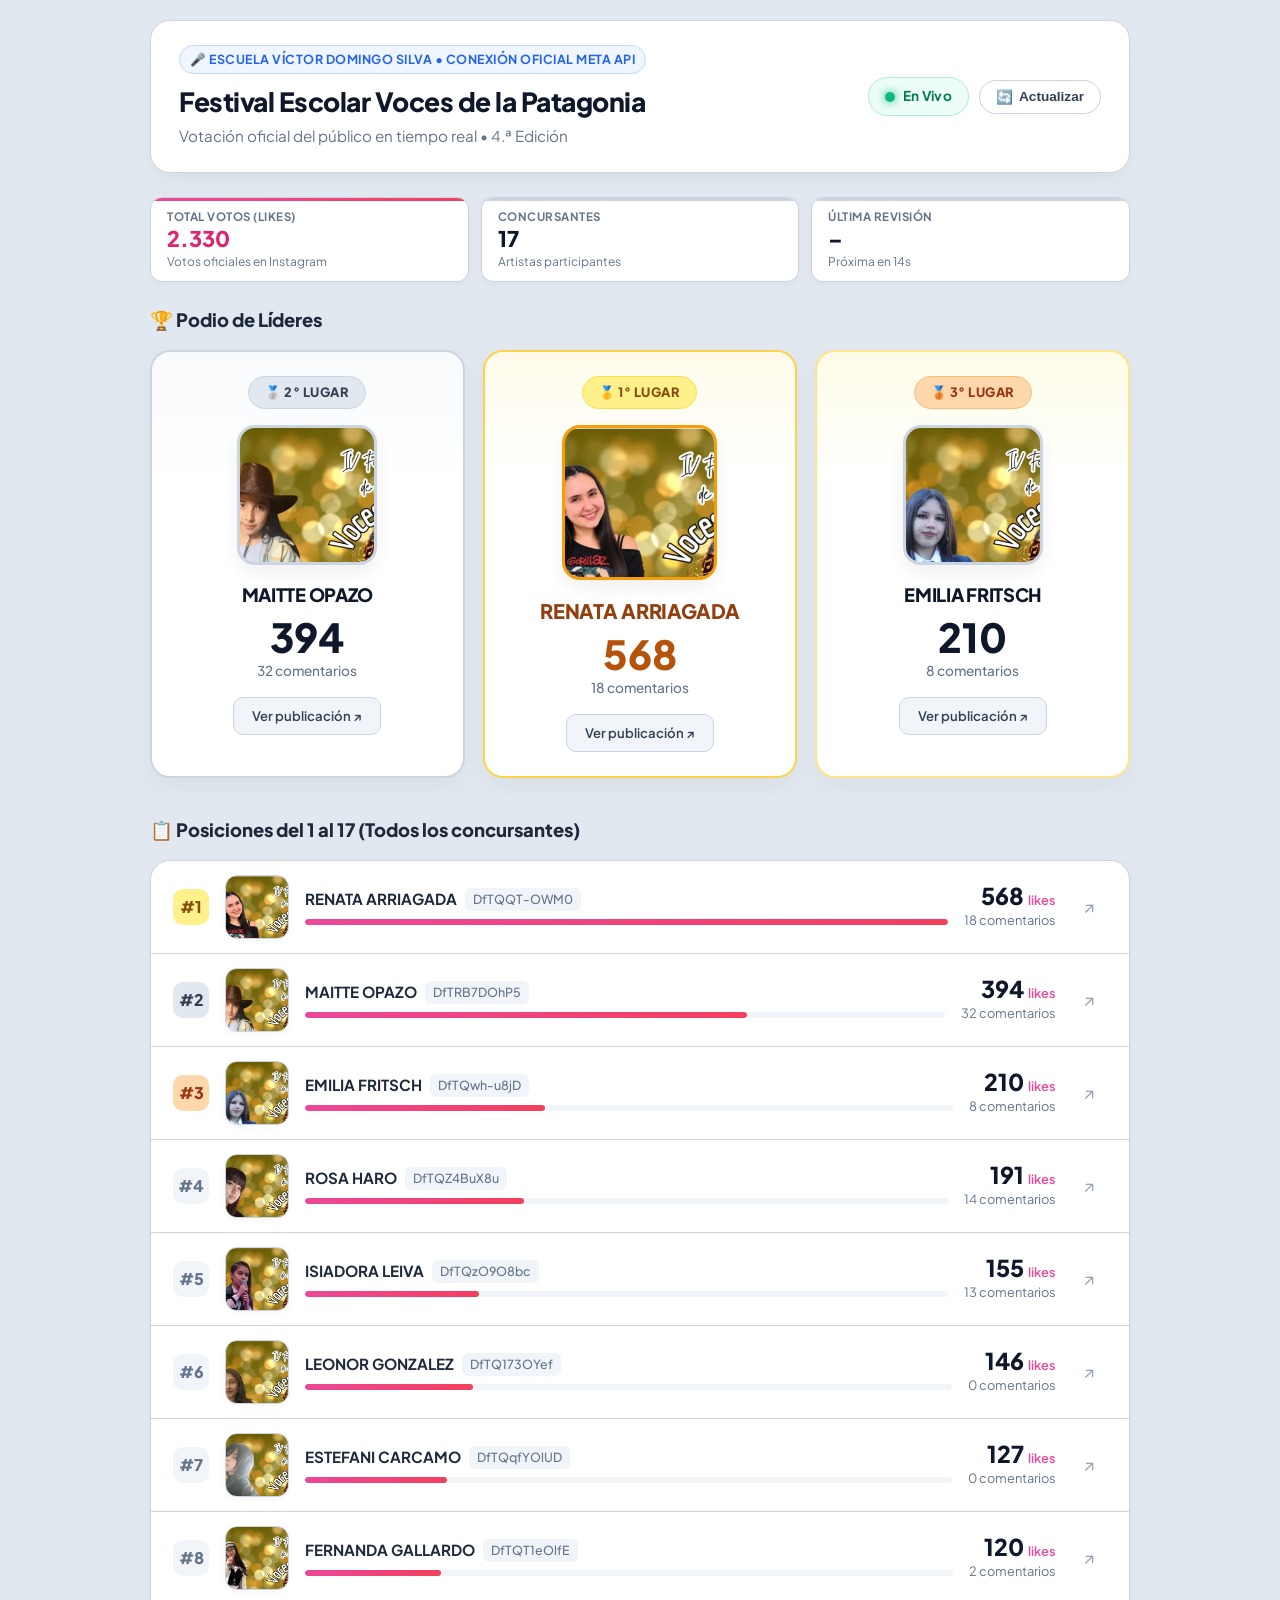
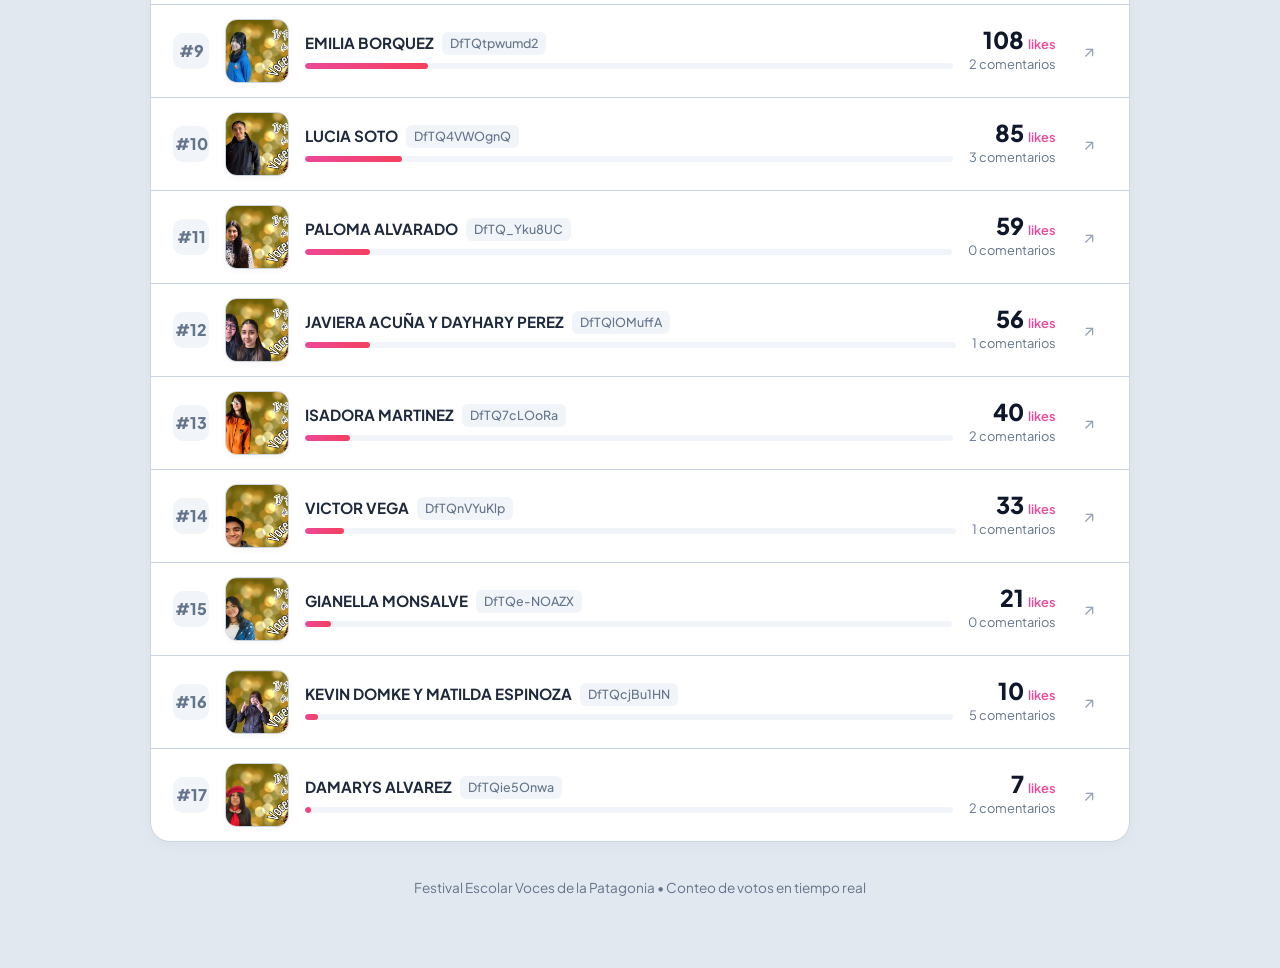
==== commit f4374481: "Ajuste de diseno: tono suave anti-fatiga visual, indicadores compactos, quitar lider redundante y re" ====
--- a/index.html
+++ b/index.html
@@ -9,12 +9,12 @@
 <link href="https://fonts.googleapis.com/css2?family=Plus+Jakarta+Sans:wght@400;500;600;700;800&display=swap" rel="stylesheet">
 <style>
   :root {
-    --bg: #f8fafc;
+    --bg: #e2e8f0;
     --surface: #ffffff;
     --surface-hover: #f1f5f9;
-    --text-main: #0f172a;
+    --text-main: #1e293b;
     --text-muted: #64748b;
-    --line: #e2e8f0;
+    --line: #cbd5e1;
     --primary: #ec4899;
     --primary-light: #fdf2f8;
     --primary-dark: #be185d;
@@ -34,11 +34,11 @@
   * { box-sizing: border-box; margin: 0; padding: 0; }
 
   body {
-    background: linear-gradient(180deg, #f0fdf4 0%, #f8fafc 180px, #f8fafc 100%);
+    background: #e2e8f0;
     color: var(--text-main);
     font-family: 'Plus Jakarta Sans', -apple-system, BlinkMacSystemFont, "Segoe UI", Roboto, sans-serif;
     line-height: 1.5;
-    padding: 24px 16px 80px;
+    padding: 20px 16px 70px;
     min-height: 100vh;
   }
 
@@ -150,20 +150,20 @@
     pointer-events: none;
   }
 
-  /* Stats Bar */
+  /* Stats Bar - Compacto y sutil */
   .stats-bar {
     display: grid;
-    grid-template-columns: repeat(auto-fit, minmax(210px, 1fr));
-    gap: 16px;
-    margin-bottom: 32px;
+    grid-template-columns: repeat(auto-fit, minmax(160px, 1fr));
+    gap: 12px;
+    margin-bottom: 24px;
   }
 
   .stat-card {
     background: var(--surface);
     border: 1px solid var(--line);
-    border-radius: 18px;
-    padding: 18px 22px;
-    box-shadow: 0 4px 12px rgba(0, 0, 0, 0.03);
+    border-radius: 12px;
+    padding: 10px 16px;
+    box-shadow: 0 2px 6px rgba(0, 0, 0, 0.03);
     position: relative;
     overflow: hidden;
   }
@@ -173,7 +173,7 @@
     position: absolute;
     top: 0; left: 0; right: 0;
     height: 3px;
-    background: #e2e8f0;
+    background: #cbd5e1;
   }
 
   .stat-card.accent::after {
@@ -181,7 +181,7 @@
   }
 
   .stat-label {
-    font-size: 0.8rem;
+    font-size: 0.72rem;
     font-weight: 700;
     text-transform: uppercase;
     letter-spacing: 0.5px;
@@ -189,10 +189,10 @@
   }
 
   .stat-val {
-    font-size: 2.1rem;
+    font-size: 1.35rem;
     font-weight: 800;
     color: #0f172a;
-    margin-top: 4px;
+    margin-top: 2px;
     line-height: 1.1;
   }
 
@@ -203,9 +203,9 @@
   }
 
   .stat-meta {
-    font-size: 0.82rem;
+    font-size: 0.75rem;
     color: #64748b;
-    margin-top: 4px;
+    margin-top: 2px;
   }
 
   /* Section Titles */
@@ -516,22 +516,6 @@
   .link-arrow:hover {
     color: #0f172a;
     background: #f1f5f9;
-  }
-
-  .btn-edit {
-    background: transparent;
-    border: 0;
-    cursor: pointer;
-    font-size: 0.82rem;
-    opacity: 0.4;
-    margin-left: 6px;
-    padding: 3px 6px;
-    border-radius: 6px;
-    transition: all 0.2s;
-  }
-  .btn-edit:hover {
-    opacity: 1;
-    background: #e2e8f0;
   }
 
   /* Footer */
@@ -573,12 +557,12 @@
     </div>
   </header>
 
-  <!-- Tarjetas de Resumen -->
+  <!-- Tarjetas de Resumen (Compactas) -->
   <div class="stats-bar">
     <div class="stat-card accent">
-      <div class="stat-label">Total de Votos (Likes)</div>
+      <div class="stat-label">Total Votos (Likes)</div>
       <div id="statTotalLikes" class="stat-val">–</div>
-      <div class="stat-meta">Votos acumulados en Instagram</div>
+      <div class="stat-meta">Votos oficiales en Instagram</div>
     </div>
     <div class="stat-card">
       <div class="stat-label">Concursantes</div>
@@ -586,14 +570,9 @@
       <div class="stat-meta">Artistas participantes</div>
     </div>
     <div class="stat-card">
-      <div class="stat-label">Líder del Concurso</div>
-      <div id="statLeader" class="stat-val">–</div>
-      <div id="statLeaderDiff" class="stat-meta">–</div>
-    </div>
-    <div class="stat-card">
       <div class="stat-label">Última Revisión</div>
-      <div id="statTime" class="stat-val" style="font-size: 1.5rem; padding-top: 4px;">–</div>
-      <div id="statCountdown" class="stat-meta">Próxima en 45s</div>
+      <div id="statTime" class="stat-val">–</div>
+      <div id="statCountdown" class="stat-meta">Próxima en 15s</div>
     </div>
   </div>
 
@@ -655,11 +634,6 @@
     items.forEach(function(x) { totalLikes += (x.likes || 0); });
 
     document.getElementById("statTotalLikes").textContent = formatNumber(totalLikes);
-    document.getElementById("statLeader").textContent = items[0].name || "LÍDER";
-    if (items[1]) {
-      var diff = items[0].likes - items[1].likes;
-      document.getElementById("statLeaderDiff").textContent = formatNumber(items[0].likes) + " likes (+" + diff + " sobre el 2° lugar)";
-    }
 
     // 1. Render Podio
     var pod = document.getElementById("podium");
@@ -724,7 +698,7 @@
           '<div class="bar-container"><div class="bar-fill" style="width: ' + pct + '%"></div></div>' +
         '</div>' +
         '<div class="contestant-metrics">' +
-          '<div class="contestant-likes">' + formatNumber(item.likes) + ' <span>likes</span> <button class="btn-edit" onclick="window.editLikes(\'' + item.shortcode + '\', ' + item.likes + ', \'' + name.replace(/'/g, "\\'") + '\')" title="Ajustar manualmente">✏️</button></div>' +
+          '<div class="contestant-likes">' + formatNumber(item.likes) + ' <span>likes</span></div>' +
           '<div class="contestant-comments">' + item.comments + ' comentarios</div>' +
         '</div>' +
         '<a class="link-arrow" href="' + item.url + '" target="_blank" title="Abrir en Instagram">↗</a>';
@@ -732,28 +706,6 @@
       grid.appendChild(row);
     });
   }
-
-  window.editLikes = function(shortcode, currentLikes, name) {
-    var nuevo = prompt("Ajustar votos para " + name + ":", currentLikes);
-    if (nuevo !== null && nuevo.trim() !== "") {
-      var val = parseInt(nuevo.replace(/\./g, ""), 10);
-      if (!isNaN(val)) {
-        fetch("/api/edit", {
-          method: "POST",
-          headers: { "Content-Type": "application/json" },
-          body: JSON.stringify({ shortcode: shortcode, likes: val })
-        })
-        .then(function() {
-          fetchLiveData();
-        })
-        .catch(function() {
-          var it = fallbackData.find(function(x) { return x.shortcode === shortcode; });
-          if (it) it.likes = val;
-          render(fallbackData);
-        });
-      }
-    }
-  };
 
   function fetchLiveData() {
     fetch("/api/data?t=" + Date.now())
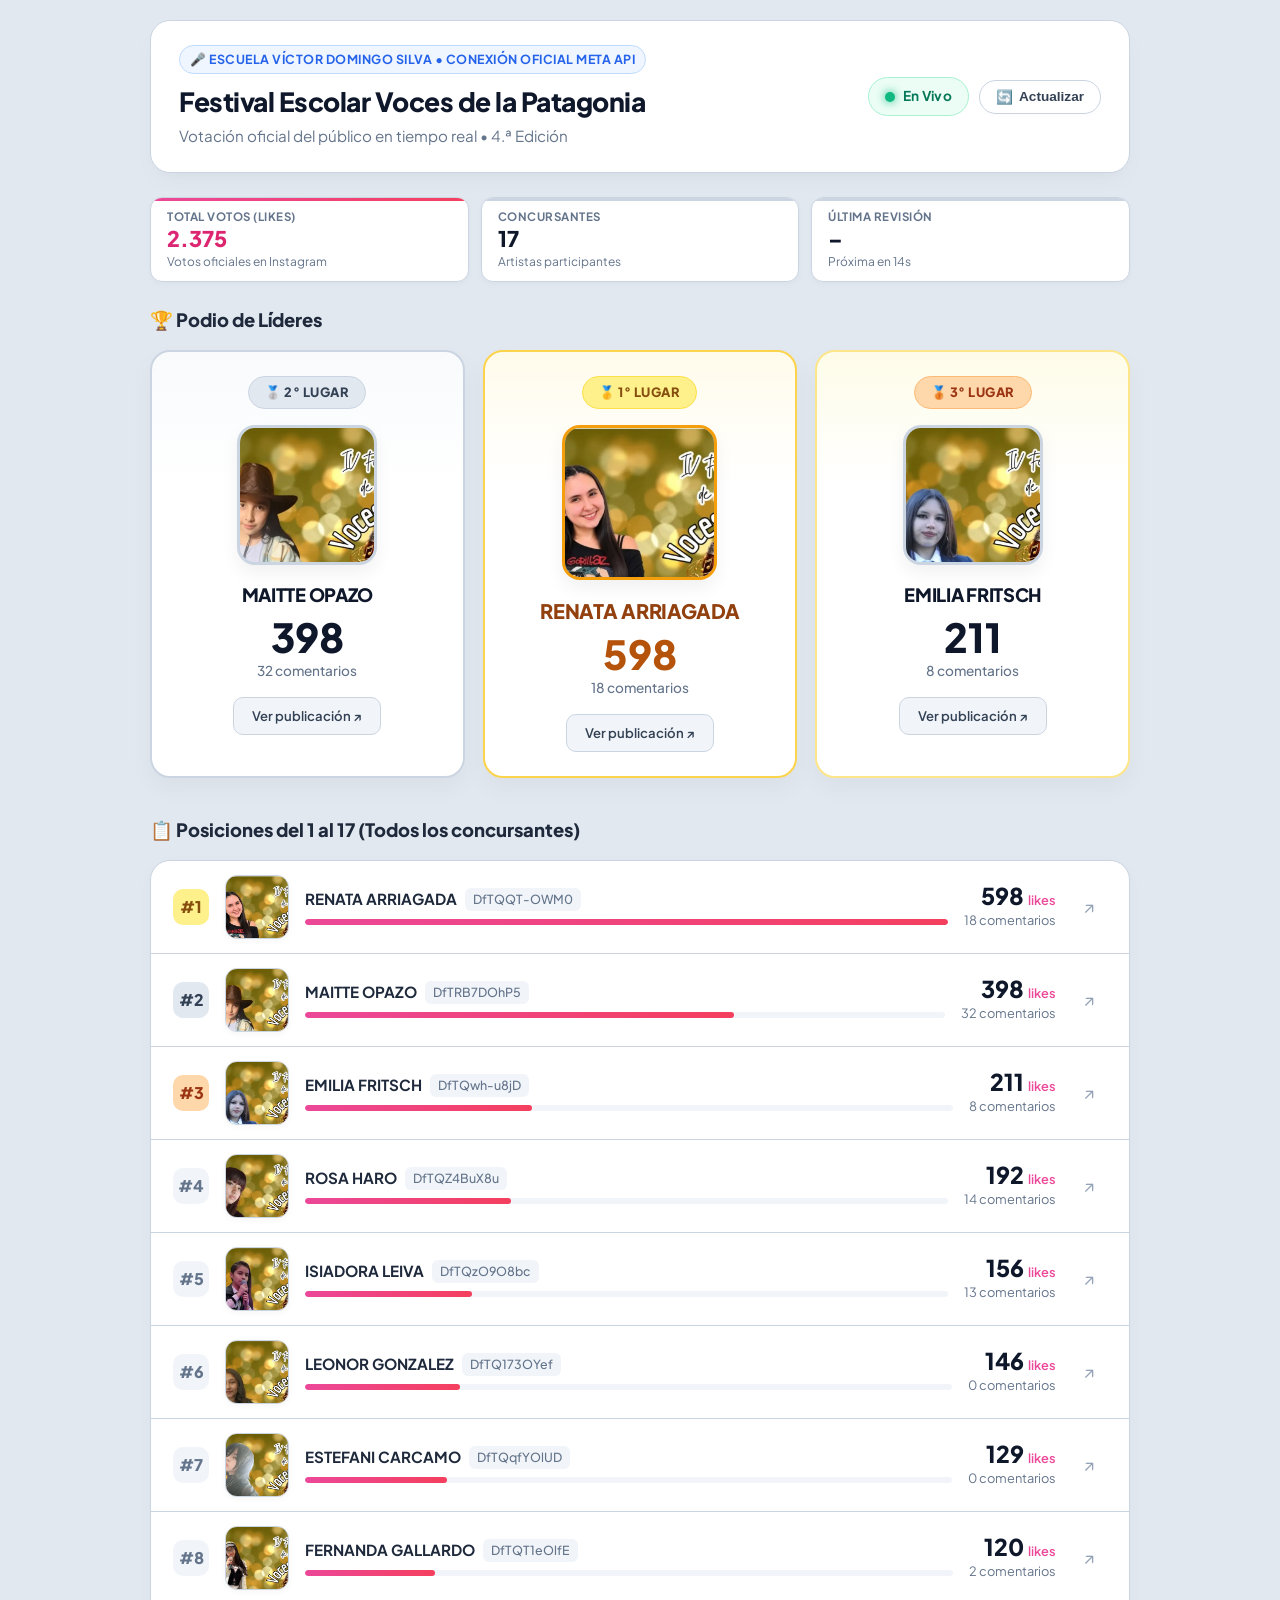
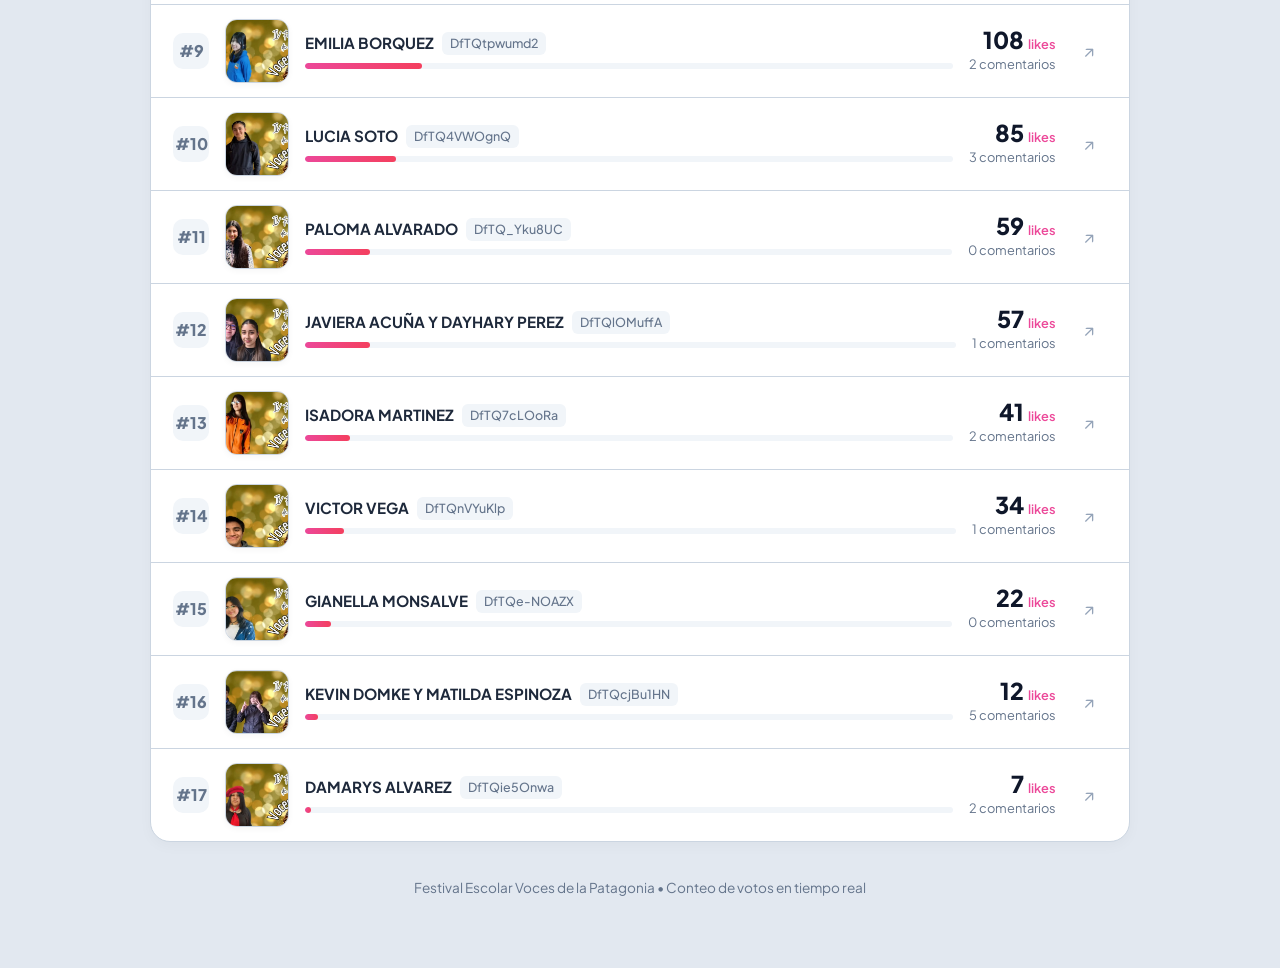
==== commit 632cb0ee: "Separar modularmente en style.css y app.js, protegiendo index.html" ====
--- a/index.html
+++ b/index.html
@@ -1,541 +1,14 @@
 <!DOCTYPE html>
 <html lang="es">
 <head>
-<meta charset="utf-8">
-<meta name="viewport" content="width=device-width, initial-scale=1">
-<title>Votación En Vivo - Festival Escolar Voces de la Patagonia</title>
-<link rel="preconnect" href="https://fonts.googleapis.com">
-<link rel="preconnect" href="https://fonts.gstatic.com" crossorigin>
-<link href="https://fonts.googleapis.com/css2?family=Plus+Jakarta+Sans:wght@400;500;600;700;800&display=swap" rel="stylesheet">
-<style>
-  :root {
-    --bg: #e2e8f0;
-    --surface: #ffffff;
-    --surface-hover: #f1f5f9;
-    --text-main: #1e293b;
-    --text-muted: #64748b;
-    --line: #cbd5e1;
-    --primary: #ec4899;
-    --primary-light: #fdf2f8;
-    --primary-dark: #be185d;
-    --gold: #d97706;
-    --gold-bg: #fffbeb;
-    --gold-border: #fcd34d;
-    --silver: #475569;
-    --silver-bg: #f8fafc;
-    --silver-border: #cbd5e1;
-    --bronze: #b45309;
-    --bronze-bg: #fef3c7;
-    --bronze-border: #fde68a;
-    --ok: #10b981;
-    --ok-bg: #ecfdf5;
-  }
-
-  * { box-sizing: border-box; margin: 0; padding: 0; }
-
-  body {
-    background: #e2e8f0;
-    color: var(--text-main);
-    font-family: 'Plus Jakarta Sans', -apple-system, BlinkMacSystemFont, "Segoe UI", Roboto, sans-serif;
-    line-height: 1.5;
-    padding: 20px 16px 70px;
-    min-height: 100vh;
-  }
-
-  .container { max-width: 980px; margin: 0 auto; }
-
-  /* Friendly Header */
-  header {
-    background: var(--surface);
-    border: 1px solid var(--line);
-    border-radius: 20px;
-    padding: 24px 28px;
-    margin-bottom: 24px;
-    box-shadow: 0 10px 25px -5px rgba(0, 0, 0, 0.04), 0 8px 10px -6px rgba(0, 0, 0, 0.02);
-    display: flex;
-    justify-content: space-between;
-    align-items: center;
-    flex-wrap: wrap;
-    gap: 16px;
-  }
-
-  .school-tag {
-    display: inline-flex;
-    align-items: center;
-    gap: 6px;
-    background: #eff6ff;
-    color: #2563eb;
-    border: 1px solid #bfdbfe;
-    font-size: 0.78rem;
-    font-weight: 700;
-    text-transform: uppercase;
-    letter-spacing: 0.5px;
-    padding: 4px 10px;
-    border-radius: 999px;
-    margin-bottom: 8px;
-  }
-
-  .header-titles h1 {
-    font-size: 1.65rem;
-    font-weight: 800;
-    color: #0f172a;
-    letter-spacing: -0.5px;
-  }
-
-  .header-titles p {
-    color: var(--text-muted);
-    font-size: 0.95rem;
-    margin-top: 4px;
-  }
-
-  .live-actions {
-    display: flex;
-    align-items: center;
-    gap: 10px;
-    flex-wrap: wrap;
-  }
-
-  .live-pill {
-    display: inline-flex;
-    align-items: center;
-    gap: 8px;
-    background: var(--ok-bg);
-    border: 1px solid #a7f3d0;
-    color: #047857;
-    padding: 8px 16px;
-    border-radius: 999px;
-    font-size: 0.85rem;
-    font-weight: 700;
-    letter-spacing: 0.3px;
-  }
-
-  .live-dot {
-    width: 10px;
-    height: 10px;
-    background: #10b981;
-    border-radius: 50%;
-    box-shadow: 0 0 10px #10b981;
-    animation: pulseLive 1.5s infinite;
-  }
-
-  @keyframes pulseLive {
-    0%, 100% { transform: scale(1); opacity: 1; }
-    50% { transform: scale(0.85); opacity: 0.4; }
-  }
-
-  .btn-refresh {
-    background: var(--surface);
-    color: #334155;
-    border: 1px solid var(--line);
-    padding: 8px 16px;
-    border-radius: 999px;
-    font-weight: 600;
-    font-size: 0.85rem;
-    cursor: pointer;
-    display: inline-flex;
-    align-items: center;
-    gap: 6px;
-    transition: all 0.2s ease;
-    box-shadow: 0 2px 4px rgba(0,0,0,0.02);
-  }
-
-  .btn-refresh:hover {
-    background: #f8fafc;
-    border-color: #cbd5e1;
-    color: #0f172a;
-  }
-
-  .btn-refresh.loading {
-    opacity: 0.6;
-    pointer-events: none;
-  }
-
-  /* Stats Bar - Compacto y sutil */
-  .stats-bar {
-    display: grid;
-    grid-template-columns: repeat(auto-fit, minmax(160px, 1fr));
-    gap: 12px;
-    margin-bottom: 24px;
-  }
-
-  .stat-card {
-    background: var(--surface);
-    border: 1px solid var(--line);
-    border-radius: 12px;
-    padding: 10px 16px;
-    box-shadow: 0 2px 6px rgba(0, 0, 0, 0.03);
-    position: relative;
-    overflow: hidden;
-  }
-
-  .stat-card::after {
-    content: "";
-    position: absolute;
-    top: 0; left: 0; right: 0;
-    height: 3px;
-    background: #cbd5e1;
-  }
-
-  .stat-card.accent::after {
-    background: linear-gradient(90deg, #ec4899, #f43f5e);
-  }
-
-  .stat-label {
-    font-size: 0.72rem;
-    font-weight: 700;
-    text-transform: uppercase;
-    letter-spacing: 0.5px;
-    color: var(--text-muted);
-  }
-
-  .stat-val {
-    font-size: 1.35rem;
-    font-weight: 800;
-    color: #0f172a;
-    margin-top: 2px;
-    line-height: 1.1;
-  }
-
-  .stat-card.accent .stat-val {
-    background: linear-gradient(135deg, #db2777 0%, #e11d48 100%);
-    -webkit-background-clip: text;
-    -webkit-text-fill-color: transparent;
-  }
-
-  .stat-meta {
-    font-size: 0.75rem;
-    color: #64748b;
-    margin-top: 2px;
-  }
-
-  /* Section Titles */
-  .section-header {
-    display: flex;
-    justify-content: space-between;
-    align-items: center;
-    margin-bottom: 16px;
-    flex-wrap: wrap;
-    gap: 8px;
-  }
-
-  .section-title {
-    font-size: 1.15rem;
-    font-weight: 800;
-    color: #1e293b;
-    display: flex;
-    align-items: center;
-    gap: 8px;
-  }
-
-  /* Podium (Top 3) */
-  .podium {
-    display: grid;
-    grid-template-columns: repeat(auto-fit, minmax(270px, 1fr));
-    gap: 18px;
-    margin-bottom: 38px;
-  }
-
-  .podium-card {
-    background: var(--surface);
-    border-radius: 20px;
-    padding: 24px 20px;
-    border: 2px solid var(--line);
-    text-align: center;
-    display: flex;
-    flex-direction: column;
-    align-items: center;
-    position: relative;
-    box-shadow: 0 10px 25px rgba(0, 0, 0, 0.04);
-    transition: transform 0.2s, box-shadow 0.2s;
-  }
-
-  .podium-card:hover {
-    transform: translateY(-4px);
-    box-shadow: 0 16px 30px rgba(0, 0, 0, 0.07);
-  }
-
-  .podium-card.first {
-    border-color: var(--gold-border);
-    background: linear-gradient(180deg, #fffbeb 0%, #ffffff 130px);
-    order: 2;
-  }
-
-  .podium-card.second {
-    border-color: var(--silver-border);
-    background: linear-gradient(180deg, #f8fafc 0%, #ffffff 130px);
-    order: 1;
-  }
-
-  .podium-card.third {
-    border-color: var(--bronze-border);
-    background: linear-gradient(180deg, #fefce8 0%, #ffffff 130px);
-    order: 3;
-  }
-
-  .podium-badge {
-    padding: 6px 16px;
-    border-radius: 999px;
-    font-size: 0.8rem;
-    font-weight: 800;
-    text-transform: uppercase;
-    letter-spacing: 0.5px;
-    margin-bottom: 16px;
-  }
-
-  .first .podium-badge {
-    background: #fef08a;
-    color: #854d0e;
-    border: 1px solid #fde047;
-  }
-
-  .second .podium-badge {
-    background: #e2e8f0;
-    color: #334155;
-    border: 1px solid #cbd5e1;
-  }
-
-  .third .podium-badge {
-    background: #fed7aa;
-    color: #9a3412;
-    border: 1px solid #fdba74;
-  }
-
-  .podium-img-wrapper {
-    width: 140px;
-    height: 140px;
-    border-radius: 18px;
-    overflow: hidden;
-    margin-bottom: 16px;
-    border: 3px solid var(--line);
-    background: #e2e8f0;
-    box-shadow: 0 8px 18px rgba(0,0,0,0.06);
-  }
-
-  .first .podium-img-wrapper {
-    border-color: #f59e0b;
-    width: 155px;
-    height: 155px;
-  }
-
-  .podium-img {
-    width: 100%;
-    height: 100%;
-    object-fit: cover;
-  }
-
-  .podium-name {
-    font-size: 1.15rem;
-    font-weight: 800;
-    color: #0f172a;
-    margin-bottom: 8px;
-    letter-spacing: -0.3px;
-    text-transform: uppercase;
-  }
-  .first .podium-name {
-    color: #92400e;
-    font-size: 1.25rem;
-  }
-
-  .podium-likes {
-    font-size: 2.5rem;
-    font-weight: 900;
-    color: #0f172a;
-    line-height: 1;
-    margin-bottom: 4px;
-  }
-
-  .podium-card.first .podium-likes {
-    color: #b45309;
-  }
-
-  .podium-comments {
-    font-size: 0.85rem;
-    color: var(--text-muted);
-    font-weight: 500;
-    margin-bottom: 16px;
-  }
-
-  .btn-ig {
-    background: #f1f5f9;
-    color: #334155;
-    text-decoration: none;
-    padding: 8px 18px;
-    border-radius: 10px;
-    font-size: 0.82rem;
-    font-weight: 600;
-    display: inline-flex;
-    align-items: center;
-    gap: 6px;
-    transition: all 0.2s;
-    border: 1px solid var(--line);
-  }
-
-  .btn-ig:hover {
-    background: #e2e8f0;
-    color: #0f172a;
-  }
-
-  /* Full Contestants List */
-  .contestants-list {
-    background: var(--surface);
-    border: 1px solid var(--line);
-    border-radius: 20px;
-    overflow: hidden;
-    box-shadow: 0 4px 14px rgba(0, 0, 0, 0.03);
-  }
-
-  .contestant-row {
-    padding: 14px 22px;
-    display: flex;
-    align-items: center;
-    gap: 16px;
-    border-bottom: 1px solid var(--line);
-    transition: background 0.2s ease;
-  }
-
-  .contestant-row:last-child {
-    border-bottom: 0;
-  }
-
-  .contestant-row:hover {
-    background: #f8fafc;
-  }
-
-  .contestant-row.bump {
-    animation: highlightBump 1.2s ease-out;
-  }
-
-  @keyframes highlightBump {
-    0% { background: #dcfce7; }
-    100% { background: var(--surface); }
-  }
-
-  .rank-badge {
-    width: 36px;
-    height: 36px;
-    border-radius: 10px;
-    display: flex;
-    align-items: center;
-    justify-content: center;
-    font-size: 1rem;
-    font-weight: 800;
-    background: #f1f5f9;
-    color: #64748b;
-    flex-shrink: 0;
-  }
-
-  .top-1 .rank-badge { background: #fef08a; color: #854d0e; }
-  .top-2 .rank-badge { background: #e2e8f0; color: #334155; }
-  .top-3 .rank-badge { background: #fed7aa; color: #9a3412; }
-
-  .contestant-img {
-    width: 64px;
-    height: 64px;
-    border-radius: 12px;
-    object-fit: cover;
-    background: #f1f5f9;
-    border: 1px solid var(--line);
-    flex-shrink: 0;
-    box-shadow: 0 2px 6px rgba(0,0,0,0.04);
-  }
-
-  .contestant-info {
-    flex: 1;
-    min-width: 140px;
-  }
-
-  .contestant-title {
-    font-size: 0.95rem;
-    font-weight: 700;
-    color: #1e293b;
-    display: flex;
-    align-items: center;
-    gap: 8px;
-  }
-
-  .post-code {
-    font-size: 0.78rem;
-    font-weight: 500;
-    color: var(--text-muted);
-    background: #f1f5f9;
-    padding: 2px 8px;
-    border-radius: 6px;
-  }
-
-  .bar-container {
-    width: 100%;
-    height: 6px;
-    background: #f1f5f9;
-    border-radius: 999px;
-    overflow: hidden;
-    margin-top: 8px;
-  }
-
-  .bar-fill {
-    height: 100%;
-    background: linear-gradient(90deg, #ec4899, #f43f5e);
-    border-radius: 999px;
-    width: 0%;
-    transition: width 0.6s cubic-bezier(0.4, 0, 0.2, 1);
-  }
-
-  .contestant-metrics {
-    text-align: right;
-    flex-shrink: 0;
-  }
-
-  .contestant-likes {
-    font-size: 1.45rem;
-    font-weight: 800;
-    color: #0f172a;
-    line-height: 1.1;
-  }
-
-  .contestant-likes span {
-    font-size: 0.8rem;
-    font-weight: 600;
-    color: #ec4899;
-  }
-
-  .contestant-comments {
-    font-size: 0.8rem;
-    color: var(--text-muted);
-    margin-top: 2px;
-  }
-
-  .link-arrow {
-    color: #94a3b8;
-    text-decoration: none;
-    padding: 8px 12px;
-    border-radius: 8px;
-    font-size: 1.1rem;
-    flex-shrink: 0;
-    transition: all 0.2s;
-  }
-
-  .link-arrow:hover {
-    color: #0f172a;
-    background: #f1f5f9;
-  }
-
-  /* Footer */
-  footer {
-    text-align: center;
-    margin-top: 36px;
-    color: var(--text-muted);
-    font-size: 0.85rem;
-  }
-
-  @media (max-width: 600px) {
-    body { padding: 16px 12px 60px; }
-    header { padding: 18px 16px; border-radius: 16px; }
-    .header-titles h1 { font-size: 1.3rem; }
-    .contestant-row { padding: 12px 14px; gap: 10px; }
-    .contestant-img { width: 48px; height: 48px; }
-    .contestant-likes { font-size: 1.2rem; }
-    .rank-badge { width: 30px; height: 30px; font-size: 0.85rem; }
-  }
-</style>
+  <meta charset="utf-8">
+  <meta name="viewport" content="width=device-width, initial-scale=1">
+  <title>Votación En Vivo - Festival Escolar Voces de la Patagonia</title>
+  <link rel="preconnect" href="https://fonts.googleapis.com">
+  <link rel="preconnect" href="https://fonts.gstatic.com" crossorigin>
+  <link href="https://fonts.googleapis.com/css2?family=Plus+Jakarta+Sans:wght@400;500;600;700;800&display=swap" rel="stylesheet">
+  <link rel="stylesheet" href="style.css">
+  <script src="app.js" defer></script>
 </head>
 <body>
 <div class="container">
@@ -592,181 +65,5 @@
     <p>Festival Escolar Voces de la Patagonia • Conteo de votos en tiempo real</p>
   </footer>
 </div>
-
-<script>
-(function() {
-  var previousLikesMap = {};
-  var countdown = 45;
-  var countdownTimer = null;
-
-  // Datos base garantizados oficiales desde Meta API
-  var fallbackData = [
-    { "url": "https://www.instagram.com/p/DfTQQT-OWM0/", "shortcode": "DfTQQT-OWM0", "name": "RENATA ARRIAGADA", "likes": 549, "comments": 18, "localImage": "fotos/DfTQQT-OWM0.jpg" },
-    { "url": "https://www.instagram.com/p/DfTRB7DOhP5/", "shortcode": "DfTRB7DOhP5", "name": "MAITTE OPAZO", "likes": 392, "comments": 30, "localImage": "fotos/DfTRB7DOhP5.jpg" },
-    { "url": "https://www.instagram.com/p/DfTQwh-u8jD/", "shortcode": "DfTQwh-u8jD", "name": "EMILIA FRITSCH", "likes": 210, "comments": 8, "localImage": "fotos/DfTQwh-u8jD.jpg" },
-    { "url": "https://www.instagram.com/p/DfTQZ4BuX8u/", "shortcode": "DfTQZ4BuX8u", "name": "ROSA HARO", "likes": 190, "comments": 14, "localImage": "fotos/DfTQZ4BuX8u.jpg" },
-    { "url": "https://www.instagram.com/p/DfTQzO9O8bc/", "shortcode": "DfTQzO9O8bc", "name": "ISIADORA LEIVA", "likes": 152, "comments": 13, "localImage": "fotos/DfTQzO9O8bc.jpg" },
-    { "url": "https://www.instagram.com/p/DfTQ173OYef/", "shortcode": "DfTQ173OYef", "name": "LEONOR GONZALEZ", "likes": 146, "comments": 0, "localImage": "fotos/DfTQ173OYef.jpg" },
-    { "url": "https://www.instagram.com/p/DfTQqfYOlUD/", "shortcode": "DfTQqfYOlUD", "name": "ESTEFANI CARCAMO", "likes": 125, "comments": 0, "localImage": "fotos/DfTQqfYOlUD.jpg" },
-    { "url": "https://www.instagram.com/p/DfTQT1eOlfE/", "shortcode": "DfTQT1eOlfE", "name": "FERNANDA GALLARDO", "likes": 120, "comments": 2, "localImage": "fotos/DfTQT1eOlfE.jpg" },
-    { "url": "https://www.instagram.com/p/DfTQtpwumd2/", "shortcode": "DfTQtpwumd2", "name": "EMILIA BORQUEZ", "likes": 108, "comments": 2, "localImage": "fotos/DfTQtpwumd2.jpg" },
-    { "url": "https://www.instagram.com/p/DfTQ4VWOgnQ/", "shortcode": "DfTQ4VWOgnQ", "name": "LUCIA SOTO", "likes": 85, "comments": 3, "localImage": "fotos/DfTQ4VWOgnQ.jpg" },
-    { "url": "https://www.instagram.com/p/DfTQ_Yku8UC/", "shortcode": "DfTQ_Yku8UC", "name": "PALOMA ALVARADO", "likes": 58, "comments": 0, "localImage": "fotos/DfTQ_Yku8UC.jpg" },
-    { "url": "https://www.instagram.com/p/DfTQlOMuffA/", "shortcode": "DfTQlOMuffA", "name": "JAVIERA ACUÑA Y DAYHARY PEREZ", "likes": 56, "comments": 1, "localImage": "fotos/DfTQlOMuffA.jpg" },
-    { "url": "https://www.instagram.com/p/DfTQ7cLOoRa/", "shortcode": "DfTQ7cLOoRa", "name": "ISADORA MARTINEZ", "likes": 40, "comments": 2, "localImage": "fotos/DfTQ7cLOoRa.jpg" },
-    { "url": "https://www.instagram.com/p/DfTQnVYuKlp/", "shortcode": "DfTQnVYuKlp", "name": "VICTOR VEGA", "likes": 31, "comments": 1, "localImage": "fotos/DfTQnVYuKlp.jpg" },
-    { "url": "https://www.instagram.com/p/DfTQe-NOAZX/", "shortcode": "DfTQe-NOAZX", "name": "GIANELLA MONSALVE", "likes": 21, "comments": 0, "localImage": "fotos/DfTQe-NOAZX.jpg" },
-    { "url": "https://www.instagram.com/p/DfTQcjBu1HN/", "shortcode": "DfTQcjBu1HN", "name": "KEVIN DOMKE Y MATILDA ESPINOZA", "likes": 10, "comments": 5, "localImage": "fotos/DfTQcjBu1HN.jpg" },
-    { "url": "https://www.instagram.com/p/DfTQie5Onwa/", "shortcode": "DfTQie5Onwa", "name": "DAMARYS ALVAREZ", "likes": 7, "comments": 2, "localImage": "fotos/DfTQie5Onwa.jpg" }
-  ];
-
-  function formatNumber(n) {
-    return (n || 0).toLocaleString("es-CL");
-  }
-
-  function render(items) {
-    if (!Array.isArray(items) || items.length === 0) return;
-
-    items.sort(function(a, b) { return b.likes - a.likes; });
-
-    var maxLikes = items[0].likes || 1;
-    var totalLikes = 0;
-    items.forEach(function(x) { totalLikes += (x.likes || 0); });
-
-    document.getElementById("statTotalLikes").textContent = formatNumber(totalLikes);
-
-    // 1. Render Podio
-    var pod = document.getElementById("podium");
-    pod.innerHTML = "";
-    var podiumConfig = [
-      { idx: 1, class: "second", label: "🥈 2° Lugar" },
-      { idx: 0, class: "first", label: "🥇 1° Lugar" },
-      { idx: 2, class: "third", label: "🥉 3° Lugar" }
-    ];
-
-    podiumConfig.forEach(function(cfg) {
-      var item = items[cfg.idx];
-      if (!item) return;
-
-      var card = document.createElement("div");
-      card.className = "podium-card " + cfg.class;
-
-      var imgSrc = item.localImage || ("fotos/" + item.shortcode + ".jpg") || item.image;
-      var name = item.name || "PARTICIPANTE";
-
-      card.innerHTML = 
-        '<div class="podium-badge">' + cfg.label + '</div>' +
-        '<div class="podium-img-wrapper">' +
-          '<img class="podium-img" src="' + imgSrc + '" alt="' + name + '">' +
-        '</div>' +
-        '<div class="podium-name">' + name + '</div>' +
-        '<div class="podium-likes">' + formatNumber(item.likes) + '</div>' +
-        '<div class="podium-comments">' + item.comments + ' comentarios</div>' +
-        '<a class="btn-ig" href="' + item.url + '" target="_blank">Ver publicación ↗</a>';
-
-      pod.appendChild(card);
-    });
-
-    // 2. Render Lista completa del 1 al 17
-    var grid = document.getElementById("contestantsGrid");
-    grid.innerHTML = "";
-
-    items.forEach(function(item, index) {
-      var rank = index + 1;
-      var row = document.createElement("div");
-      var rankClass = rank === 1 ? "top-1" : (rank === 2 ? "top-2" : (rank === 3 ? "top-3" : ""));
-      row.className = "contestant-row " + rankClass;
-
-      var prev = previousLikesMap[item.shortcode];
-      if (prev !== undefined && item.likes > prev) {
-        row.classList.add("bump");
-      }
-      previousLikesMap[item.shortcode] = item.likes;
-
-      var imgSrc = item.localImage || ("fotos/" + item.shortcode + ".jpg") || item.image;
-      var pct = Math.round((item.likes / maxLikes) * 100);
-      var name = item.name || "PARTICIPANTE";
-
-      row.innerHTML = 
-        '<div class="rank-badge">#' + rank + '</div>' +
-        '<img class="contestant-img" src="' + imgSrc + '" alt="' + name + '">' +
-        '<div class="contestant-info">' +
-          '<div class="contestant-title">' +
-            name +
-            '<span class="post-code">' + item.shortcode + '</span>' +
-          '</div>' +
-          '<div class="bar-container"><div class="bar-fill" style="width: ' + pct + '%"></div></div>' +
-        '</div>' +
-        '<div class="contestant-metrics">' +
-          '<div class="contestant-likes">' + formatNumber(item.likes) + ' <span>likes</span></div>' +
-          '<div class="contestant-comments">' + item.comments + ' comentarios</div>' +
-        '</div>' +
-        '<a class="link-arrow" href="' + item.url + '" target="_blank" title="Abrir en Instagram">↗</a>';
-
-      grid.appendChild(row);
-    });
-  }
-
-  function fetchLiveData() {
-    fetch("/api/data?t=" + Date.now())
-      .then(function(r) { return r.json(); })
-      .then(function(res) {
-        var list = res.data || res;
-        if (Array.isArray(list)) {
-          render(list);
-          if (res.lastUpdate) {
-            document.getElementById("statTime").textContent = new Date(res.lastUpdate).toLocaleTimeString("es-CL");
-          }
-        }
-      })
-      .catch(function() {
-        // Fallback local/Vercel
-        fetch("conteo_resultados.json?t=" + Date.now())
-          .then(function(r) { return r.json(); })
-          .then(function(items) { render(items); })
-          .catch(function() {
-            render(fallbackData);
-          });
-      });
-  }
-
-  function startCountdown() {
-    clearInterval(countdownTimer);
-    countdown = 15;
-    countdownTimer = setInterval(function() {
-      countdown--;
-      if (countdown <= 0) {
-        countdown = 15;
-        fetchLiveData();
-      }
-      document.getElementById("statCountdown").textContent = "Próxima en " + countdown + "s";
-    }, 1000);
-  }
-
-  var btnRefresh = document.getElementById("btnRefresh");
-  btnRefresh.addEventListener("click", function() {
-    btnRefresh.classList.add("loading");
-    document.getElementById("refreshIcon").textContent = "⏳";
-    document.getElementById("refreshText").textContent = "Actualizando...";
-
-    fetch("/api/refresh")
-      .catch(function() {})
-      .then(function() {
-        setTimeout(function() {
-          fetchLiveData();
-          btnRefresh.classList.remove("loading");
-          document.getElementById("refreshIcon").textContent = "🔄";
-          document.getElementById("refreshText").textContent = "Actualizar";
-          startCountdown();
-        }, 600);
-      });
-  });
-
-  render(fallbackData);
-  fetchLiveData();
-  startCountdown();
-  setInterval(fetchLiveData, 8000);
-})();
-</script>
 </body>
 </html>
--- a/style.css
+++ b/style.css
@@ -0,0 +1,527 @@
+:root {
+  --bg: #e2e8f0;
+  --surface: #ffffff;
+  --surface-hover: #f1f5f9;
+  --text-main: #1e293b;
+  --text-muted: #64748b;
+  --line: #cbd5e1;
+  --primary: #ec4899;
+  --primary-light: #fdf2f8;
+  --primary-dark: #be185d;
+  --gold: #d97706;
+  --gold-bg: #fffbeb;
+  --gold-border: #fcd34d;
+  --silver: #475569;
+  --silver-bg: #f8fafc;
+  --silver-border: #cbd5e1;
+  --bronze: #b45309;
+  --bronze-bg: #fef3c7;
+  --bronze-border: #fde68a;
+  --ok: #10b981;
+  --ok-bg: #ecfdf5;
+}
+
+* { box-sizing: border-box; margin: 0; padding: 0; }
+
+body {
+  background: #e2e8f0;
+  color: var(--text-main);
+  font-family: 'Plus Jakarta Sans', -apple-system, BlinkMacSystemFont, "Segoe UI", Roboto, sans-serif;
+  line-height: 1.5;
+  padding: 20px 16px 70px;
+  min-height: 100vh;
+}
+
+.container { max-width: 980px; margin: 0 auto; }
+
+/* Friendly Header */
+header {
+  background: var(--surface);
+  border: 1px solid var(--line);
+  border-radius: 20px;
+  padding: 24px 28px;
+  margin-bottom: 24px;
+  box-shadow: 0 10px 25px -5px rgba(0, 0, 0, 0.04), 0 8px 10px -6px rgba(0, 0, 0, 0.02);
+  display: flex;
+  justify-content: space-between;
+  align-items: center;
+  flex-wrap: wrap;
+  gap: 16px;
+}
+
+.school-tag {
+  display: inline-flex;
+  align-items: center;
+  gap: 6px;
+  background: #eff6ff;
+  color: #2563eb;
+  border: 1px solid #bfdbfe;
+  font-size: 0.78rem;
+  font-weight: 700;
+  text-transform: uppercase;
+  letter-spacing: 0.5px;
+  padding: 4px 10px;
+  border-radius: 999px;
+  margin-bottom: 8px;
+}
+
+.header-titles h1 {
+  font-size: 1.65rem;
+  font-weight: 800;
+  color: #0f172a;
+  letter-spacing: -0.5px;
+}
+
+.header-titles p {
+  color: var(--text-muted);
+  font-size: 0.95rem;
+  margin-top: 4px;
+}
+
+.live-actions {
+  display: flex;
+  align-items: center;
+  gap: 10px;
+  flex-wrap: wrap;
+}
+
+.live-pill {
+  display: inline-flex;
+  align-items: center;
+  gap: 8px;
+  background: var(--ok-bg);
+  border: 1px solid #a7f3d0;
+  color: #047857;
+  padding: 8px 16px;
+  border-radius: 999px;
+  font-size: 0.85rem;
+  font-weight: 700;
+  letter-spacing: 0.3px;
+}
+
+.live-dot {
+  width: 10px;
+  height: 10px;
+  background: #10b981;
+  border-radius: 50%;
+  box-shadow: 0 0 10px #10b981;
+  animation: pulseLive 1.5s infinite;
+}
+
+@keyframes pulseLive {
+  0%, 100% { transform: scale(1); opacity: 1; }
+  50% { transform: scale(0.85); opacity: 0.4; }
+}
+
+.btn-refresh {
+  background: var(--surface);
+  color: #334155;
+  border: 1px solid var(--line);
+  padding: 8px 16px;
+  border-radius: 999px;
+  font-weight: 600;
+  font-size: 0.85rem;
+  cursor: pointer;
+  display: inline-flex;
+  align-items: center;
+  gap: 6px;
+  transition: all 0.2s ease;
+  box-shadow: 0 2px 4px rgba(0,0,0,0.02);
+}
+
+.btn-refresh:hover {
+  background: #f8fafc;
+  border-color: #cbd5e1;
+  color: #0f172a;
+}
+
+.btn-refresh.loading {
+  opacity: 0.6;
+  pointer-events: none;
+}
+
+/* Stats Bar - Compacto y sutil */
+.stats-bar {
+  display: grid;
+  grid-template-columns: repeat(auto-fit, minmax(160px, 1fr));
+  gap: 12px;
+  margin-bottom: 24px;
+}
+
+.stat-card {
+  background: var(--surface);
+  border: 1px solid var(--line);
+  border-radius: 12px;
+  padding: 10px 16px;
+  box-shadow: 0 2px 6px rgba(0, 0, 0, 0.03);
+  position: relative;
+  overflow: hidden;
+}
+
+.stat-card::after {
+  content: "";
+  position: absolute;
+  top: 0; left: 0; right: 0;
+  height: 3px;
+  background: #cbd5e1;
+}
+
+.stat-card.accent::after {
+  background: linear-gradient(90deg, #ec4899, #f43f5e);
+}
+
+.stat-label {
+  font-size: 0.72rem;
+  font-weight: 700;
+  text-transform: uppercase;
+  letter-spacing: 0.5px;
+  color: var(--text-muted);
+}
+
+.stat-val {
+  font-size: 1.35rem;
+  font-weight: 800;
+  color: #0f172a;
+  margin-top: 2px;
+  line-height: 1.1;
+}
+
+.stat-card.accent .stat-val {
+  background: linear-gradient(135deg, #db2777 0%, #e11d48 100%);
+  -webkit-background-clip: text;
+  -webkit-text-fill-color: transparent;
+}
+
+.stat-meta {
+  font-size: 0.75rem;
+  color: #64748b;
+  margin-top: 2px;
+}
+
+/* Section Titles */
+.section-header {
+  display: flex;
+  justify-content: space-between;
+  align-items: center;
+  margin-bottom: 16px;
+  flex-wrap: wrap;
+  gap: 8px;
+}
+
+.section-title {
+  font-size: 1.15rem;
+  font-weight: 800;
+  color: #1e293b;
+  display: flex;
+  align-items: center;
+  gap: 8px;
+}
+
+/* Podium (Top 3) */
+.podium {
+  display: grid;
+  grid-template-columns: repeat(auto-fit, minmax(270px, 1fr));
+  gap: 18px;
+  margin-bottom: 38px;
+}
+
+.podium-card {
+  background: var(--surface);
+  border-radius: 20px;
+  padding: 24px 20px;
+  border: 2px solid var(--line);
+  text-align: center;
+  display: flex;
+  flex-direction: column;
+  align-items: center;
+  position: relative;
+  box-shadow: 0 10px 25px rgba(0, 0, 0, 0.04);
+  transition: transform 0.2s, box-shadow 0.2s;
+}
+
+.podium-card:hover {
+  transform: translateY(-4px);
+  box-shadow: 0 16px 30px rgba(0, 0, 0, 0.07);
+}
+
+.podium-card.first {
+  border-color: var(--gold-border);
+  background: linear-gradient(180deg, #fffbeb 0%, #ffffff 130px);
+  order: 2;
+}
+
+.podium-card.second {
+  border-color: var(--silver-border);
+  background: linear-gradient(180deg, #f8fafc 0%, #ffffff 130px);
+  order: 1;
+}
+
+.podium-card.third {
+  border-color: var(--bronze-border);
+  background: linear-gradient(180deg, #fefce8 0%, #ffffff 130px);
+  order: 3;
+}
+
+.podium-badge {
+  padding: 6px 16px;
+  border-radius: 999px;
+  font-size: 0.8rem;
+  font-weight: 800;
+  text-transform: uppercase;
+  letter-spacing: 0.5px;
+  margin-bottom: 16px;
+}
+
+.first .podium-badge {
+  background: #fef08a;
+  color: #854d0e;
+  border: 1px solid #fde047;
+}
+
+.second .podium-badge {
+  background: #e2e8f0;
+  color: #334155;
+  border: 1px solid #cbd5e1;
+}
+
+.third .podium-badge {
+  background: #fed7aa;
+  color: #9a3412;
+  border: 1px solid #fdba74;
+}
+
+.podium-img-wrapper {
+  width: 140px;
+  height: 140px;
+  border-radius: 18px;
+  overflow: hidden;
+  margin-bottom: 16px;
+  border: 3px solid var(--line);
+  background: #e2e8f0;
+  box-shadow: 0 8px 18px rgba(0,0,0,0.06);
+}
+
+.first .podium-img-wrapper {
+  border-color: #f59e0b;
+  width: 155px;
+  height: 155px;
+}
+
+.podium-img {
+  width: 100%;
+  height: 100%;
+  object-fit: cover;
+}
+
+.podium-name {
+  font-size: 1.15rem;
+  font-weight: 800;
+  color: #0f172a;
+  margin-bottom: 8px;
+  letter-spacing: -0.3px;
+  text-transform: uppercase;
+}
+.first .podium-name {
+  color: #92400e;
+  font-size: 1.25rem;
+}
+
+.podium-likes {
+  font-size: 2.5rem;
+  font-weight: 900;
+  color: #0f172a;
+  line-height: 1;
+  margin-bottom: 4px;
+}
+
+.podium-card.first .podium-likes {
+  color: #b45309;
+}
+
+.podium-comments {
+  font-size: 0.85rem;
+  color: var(--text-muted);
+  font-weight: 500;
+  margin-bottom: 16px;
+}
+
+.btn-ig {
+  background: #f1f5f9;
+  color: #334155;
+  text-decoration: none;
+  padding: 8px 18px;
+  border-radius: 10px;
+  font-size: 0.82rem;
+  font-weight: 600;
+  display: inline-flex;
+  align-items: center;
+  gap: 6px;
+  transition: all 0.2s;
+  border: 1px solid var(--line);
+}
+
+.btn-ig:hover {
+  background: #e2e8f0;
+  color: #0f172a;
+}
+
+/* Full Contestants List */
+.contestants-list {
+  background: var(--surface);
+  border: 1px solid var(--line);
+  border-radius: 20px;
+  overflow: hidden;
+  box-shadow: 0 4px 14px rgba(0, 0, 0, 0.03);
+}
+
+.contestant-row {
+  padding: 14px 22px;
+  display: flex;
+  align-items: center;
+  gap: 16px;
+  border-bottom: 1px solid var(--line);
+  transition: background 0.2s ease;
+}
+
+.contestant-row:last-child {
+  border-bottom: 0;
+}
+
+.contestant-row:hover {
+  background: #f8fafc;
+}
+
+.contestant-row.bump {
+  animation: highlightBump 1.2s ease-out;
+}
+
+@keyframes highlightBump {
+  0% { background: #dcfce7; }
+  100% { background: var(--surface); }
+}
+
+.rank-badge {
+  width: 36px;
+  height: 36px;
+  border-radius: 10px;
+  display: flex;
+  align-items: center;
+  justify-content: center;
+  font-size: 1rem;
+  font-weight: 800;
+  background: #f1f5f9;
+  color: #64748b;
+  flex-shrink: 0;
+}
+
+.top-1 .rank-badge { background: #fef08a; color: #854d0e; }
+.top-2 .rank-badge { background: #e2e8f0; color: #334155; }
+.top-3 .rank-badge { background: #fed7aa; color: #9a3412; }
+
+.contestant-img {
+  width: 64px;
+  height: 64px;
+  border-radius: 12px;
+  object-fit: cover;
+  background: #f1f5f9;
+  border: 1px solid var(--line);
+  flex-shrink: 0;
+  box-shadow: 0 2px 6px rgba(0,0,0,0.04);
+}
+
+.contestant-info {
+  flex: 1;
+  min-width: 140px;
+}
+
+.contestant-title {
+  font-size: 0.95rem;
+  font-weight: 700;
+  color: #1e293b;
+  display: flex;
+  align-items: center;
+  gap: 8px;
+}
+
+.post-code {
+  font-size: 0.78rem;
+  font-weight: 500;
+  color: var(--text-muted);
+  background: #f1f5f9;
+  padding: 2px 8px;
+  border-radius: 6px;
+}
+
+.bar-container {
+  width: 100%;
+  height: 6px;
+  background: #f1f5f9;
+  border-radius: 999px;
+  overflow: hidden;
+  margin-top: 8px;
+}
+
+.bar-fill {
+  height: 100%;
+  background: linear-gradient(90deg, #ec4899, #f43f5e);
+  border-radius: 999px;
+  width: 0%;
+  transition: width 0.6s cubic-bezier(0.4, 0, 0.2, 1);
+}
+
+.contestant-metrics {
+  text-align: right;
+  flex-shrink: 0;
+}
+
+.contestant-likes {
+  font-size: 1.45rem;
+  font-weight: 800;
+  color: #0f172a;
+  line-height: 1.1;
+}
+
+.contestant-likes span {
+  font-size: 0.8rem;
+  font-weight: 600;
+  color: #ec4899;
+}
+
+.contestant-comments {
+  font-size: 0.8rem;
+  color: var(--text-muted);
+  margin-top: 2px;
+}
+
+.link-arrow {
+  color: #94a3b8;
+  text-decoration: none;
+  padding: 8px 12px;
+  border-radius: 8px;
+  font-size: 1.1rem;
+  flex-shrink: 0;
+  transition: all 0.2s;
+}
+
+.link-arrow:hover {
+  color: #0f172a;
+  background: #f1f5f9;
+}
+
+/* Footer */
+footer {
+  text-align: center;
+  margin-top: 36px;
+  color: var(--text-muted);
+  font-size: 0.85rem;
+}
+
+@media (max-width: 600px) {
+  body { padding: 16px 12px 60px; }
+  header { padding: 18px 16px; border-radius: 16px; }
+  .header-titles h1 { font-size: 1.3rem; }
+  .contestant-row { padding: 12px 14px; gap: 10px; }
+  .contestant-img { width: 48px; height: 48px; }
+  .contestant-likes { font-size: 1.2rem; }
+  .rank-badge { width: 30px; height: 30px; font-size: 0.85rem; }
+}
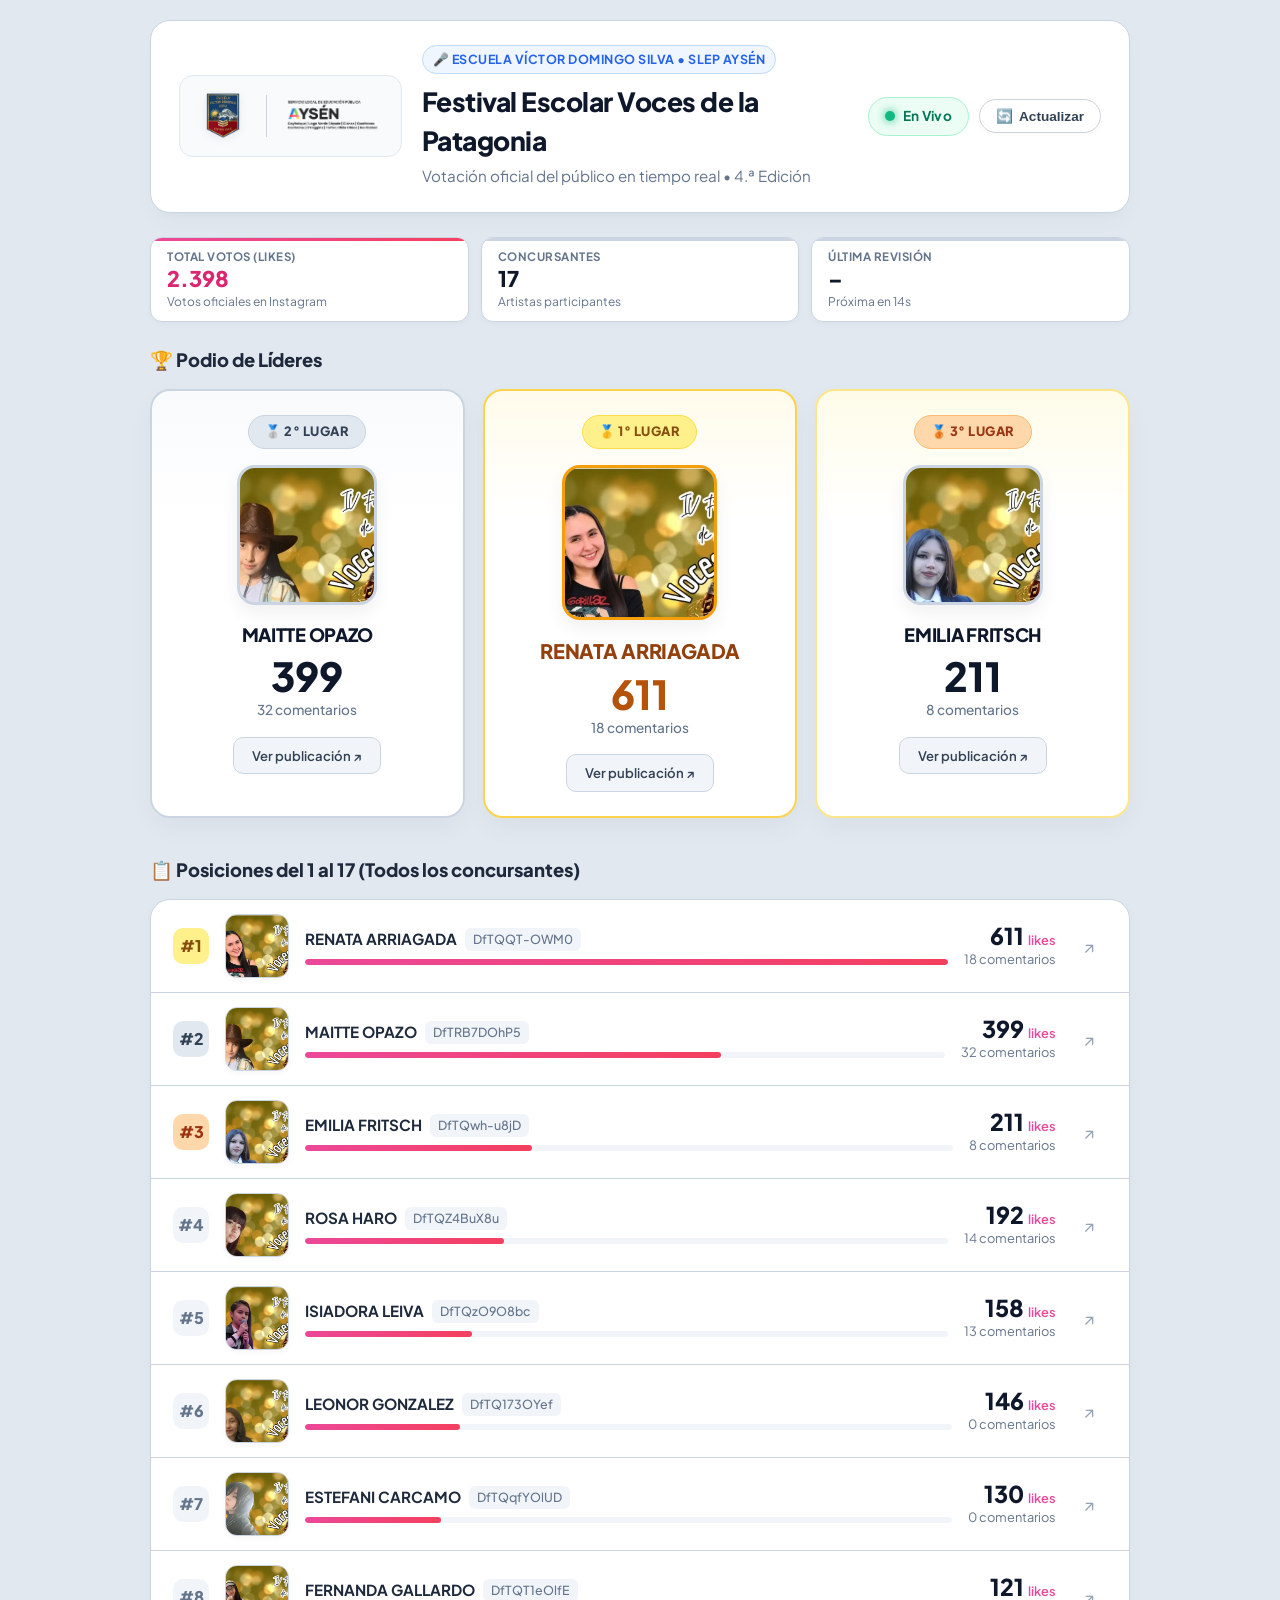
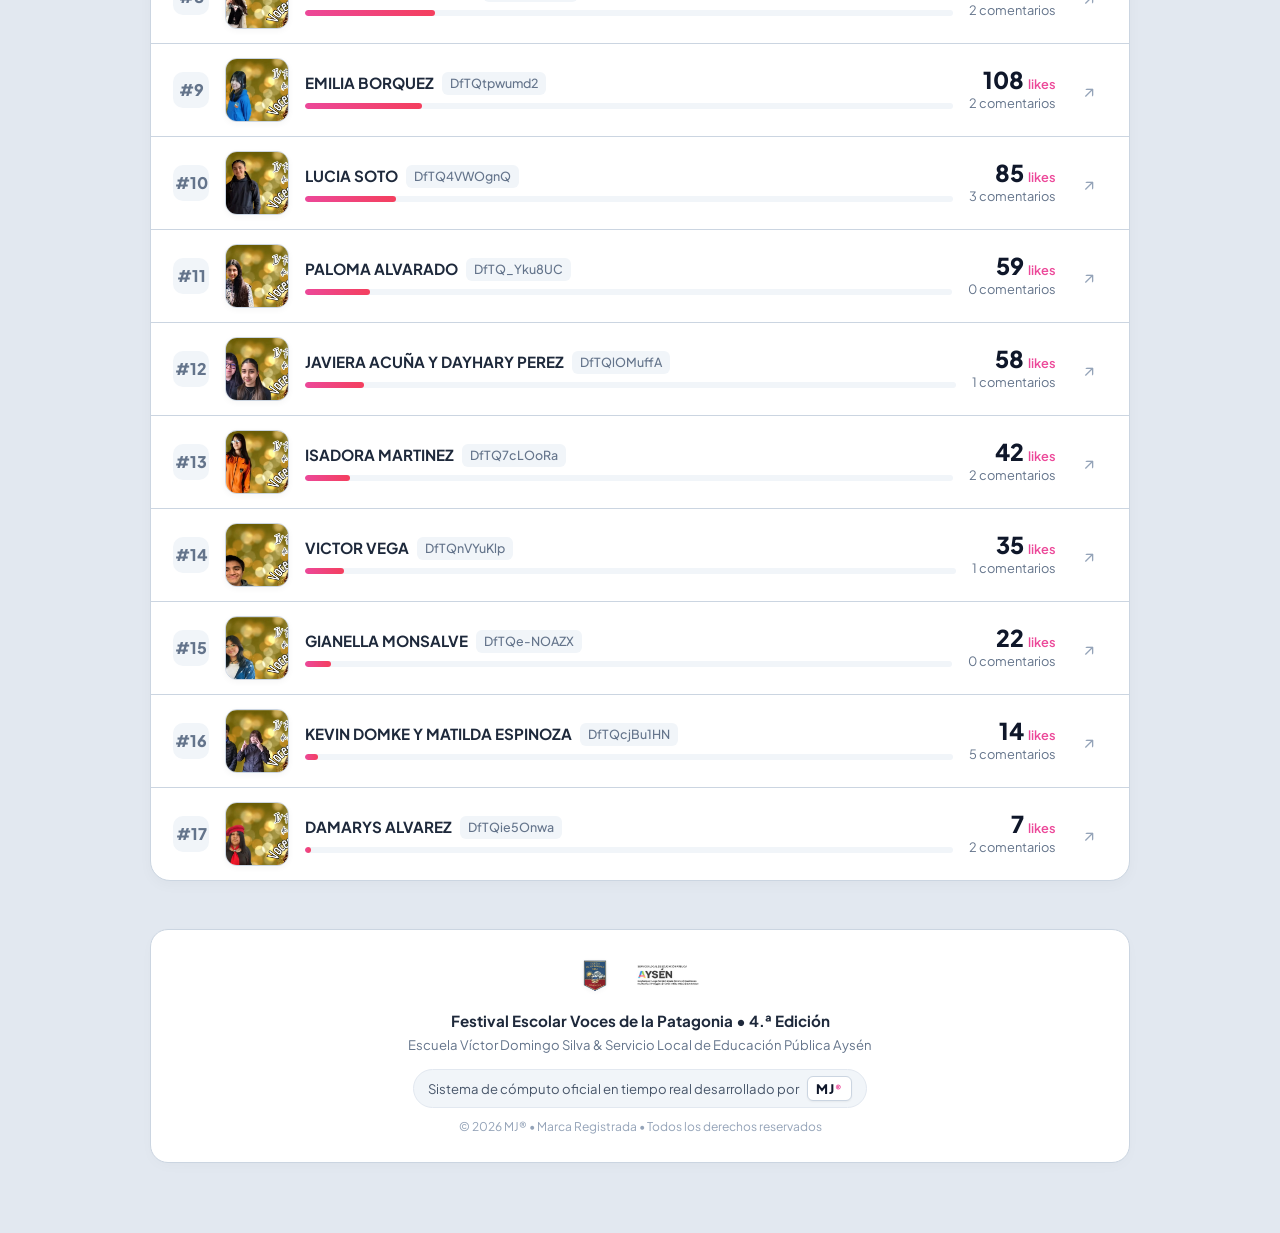
==== commit 0288ab37: "Limpieza de scripts locales, incorporacion de logos institucionales Escuela y SLEP Aysen, y sello MJ" ====
--- a/index.html
+++ b/index.html
@@ -4,6 +4,7 @@
   <meta charset="utf-8">
   <meta name="viewport" content="width=device-width, initial-scale=1">
   <title>Votación En Vivo - Festival Escolar Voces de la Patagonia</title>
+  <link rel="icon" type="image/png" href="assets/logo_escuela.png">
   <link rel="preconnect" href="https://fonts.googleapis.com">
   <link rel="preconnect" href="https://fonts.gstatic.com" crossorigin>
   <link href="https://fonts.googleapis.com/css2?family=Plus+Jakarta+Sans:wght@400;500;600;700;800&display=swap" rel="stylesheet">
@@ -13,10 +14,17 @@
 <body>
 <div class="container">
   <header>
-    <div class="header-titles">
-      <div class="school-tag">🎤 Escuela Víctor Domingo Silva • Conexión Oficial Meta API</div>
-      <h1>Festival Escolar Voces de la Patagonia</h1>
-      <p>Votación oficial del público en tiempo real • 4.ª Edición</p>
+    <div class="header-main">
+      <div class="header-logos">
+        <img src="assets/logo_escuela.png" alt="Insignia Escuela Víctor Domingo Silva" class="logo-img logo-escuela" title="Escuela Víctor Domingo Silva - Coyhaique">
+        <div class="logo-divider"></div>
+        <img src="assets/logo_slep.png" alt="Logotipo SLEP Aysén" class="logo-img logo-slep" title="Servicio Local de Educación Pública Aysén">
+      </div>
+      <div class="header-titles">
+        <div class="school-tag">🎤 Escuela Víctor Domingo Silva • SLEP Aysén</div>
+        <h1>Festival Escolar Voces de la Patagonia</h1>
+        <p>Votación oficial del público en tiempo real • 4.ª Edición</p>
+      </div>
     </div>
     <div class="live-actions">
       <div class="live-pill">
@@ -61,8 +69,21 @@
   </div>
   <section class="contestants-list" id="contestantsGrid"></section>
 
+  <!-- Footer con Marca Registrada MJ® y Créditos -->
   <footer>
-    <p>Festival Escolar Voces de la Patagonia • Conteo de votos en tiempo real</p>
+    <div class="footer-card">
+      <div class="footer-logos">
+        <img src="assets/logo_escuela.png" alt="Escuela Víctor Domingo Silva" class="footer-logo">
+        <img src="assets/logo_slep.png" alt="SLEP Aysén" class="footer-logo slep">
+      </div>
+      <p class="footer-title">Festival Escolar Voces de la Patagonia • 4.ª Edición</p>
+      <p class="footer-sub">Escuela Víctor Domingo Silva &amp; Servicio Local de Educación Pública Aysén</p>
+      <div class="footer-badge">
+        <span>Sistema de cómputo oficial en tiempo real desarrollado por</span>
+        <span class="mj-brand">MJ<sup>®</sup></span>
+      </div>
+      <p class="footer-rights">© 2026 MJ® • Marca Registrada • Todos los derechos reservados</p>
+    </div>
   </footer>
 </div>
 </body>
--- a/style.css
+++ b/style.css
@@ -46,7 +46,47 @@
   justify-content: space-between;
   align-items: center;
   flex-wrap: wrap;
-  gap: 16px;
+  gap: 18px;
+}
+
+.header-main {
+  display: flex;
+  align-items: center;
+  gap: 20px;
+  flex: 1 1 500px;
+  min-width: 0;
+}
+
+.header-logos {
+  display: flex;
+  align-items: center;
+  gap: 14px;
+  background: #f8fafc;
+  padding: 8px 14px;
+  border-radius: 14px;
+  border: 1px solid #e2e8f0;
+  flex-shrink: 0;
+}
+
+.logo-escuela {
+  height: 64px;
+  width: auto;
+  max-width: 58px;
+  object-fit: contain;
+  filter: drop-shadow(0 2px 4px rgba(0, 0, 0, 0.08));
+}
+
+.logo-divider {
+  width: 1px;
+  height: 42px;
+  background: #cbd5e1;
+}
+
+.logo-slep {
+  height: 44px;
+  width: auto;
+  max-width: 110px;
+  object-fit: contain;
 }
 
 .school-tag {
@@ -510,18 +550,100 @@
 
 /* Footer */
 footer {
+  margin-top: 48px;
+}
+
+.footer-card {
+  background: var(--surface);
+  border: 1px solid var(--line);
+  border-radius: 18px;
+  padding: 26px 20px;
   text-align: center;
-  margin-top: 36px;
+  box-shadow: 0 4px 15px -3px rgba(0, 0, 0, 0.03);
+}
+
+.footer-logos {
+  display: flex;
+  align-items: center;
+  justify-content: center;
+  gap: 18px;
+  margin-bottom: 14px;
+}
+
+.footer-logo {
+  height: 40px;
+  width: auto;
+  object-fit: contain;
+  opacity: 0.9;
+  filter: drop-shadow(0 1px 3px rgba(0, 0, 0, 0.06));
+}
+
+.footer-logo.slep {
+  height: 30px;
+}
+
+.footer-title {
+  font-weight: 700;
+  color: #1e293b;
+  font-size: 0.95rem;
+}
+
+.footer-sub {
   color: var(--text-muted);
-  font-size: 0.85rem;
+  font-size: 0.82rem;
+  margin-top: 2px;
+}
+
+.footer-badge {
+  display: inline-flex;
+  align-items: center;
+  gap: 8px;
+  margin-top: 14px;
+  padding: 6px 14px;
+  background: #f1f5f9;
+  border: 1px solid #e2e8f0;
+  border-radius: 999px;
+  font-size: 0.82rem;
+  color: #475569;
+  flex-wrap: wrap;
+  justify-content: center;
+}
+
+.mj-brand {
+  font-weight: 800;
+  color: #0f172a;
+  background: #ffffff;
+  border: 1px solid #cbd5e1;
+  padding: 2px 8px;
+  border-radius: 6px;
+  letter-spacing: 0.5px;
+  display: inline-flex;
+  align-items: center;
+  box-shadow: 0 1px 2px rgba(0, 0, 0, 0.05);
+}
+
+.mj-brand sup {
+  color: #ec4899;
+  font-size: 0.72em;
+  font-weight: 900;
+  margin-left: 1px;
+}
+
+.footer-rights {
+  margin-top: 10px;
+  color: #94a3b8;
+  font-size: 0.75rem;
 }
 
 @media (max-width: 600px) {
   body { padding: 16px 12px 60px; }
   header { padding: 18px 16px; border-radius: 16px; }
+  .header-main { flex-direction: column; align-items: flex-start; gap: 14px; }
+  .header-logos { width: 100%; justify-content: center; }
   .header-titles h1 { font-size: 1.3rem; }
   .contestant-row { padding: 12px 14px; gap: 10px; }
   .contestant-img { width: 48px; height: 48px; }
   .contestant-likes { font-size: 1.2rem; }
   .rank-badge { width: 30px; height: 30px; font-size: 0.85rem; }
 }
+
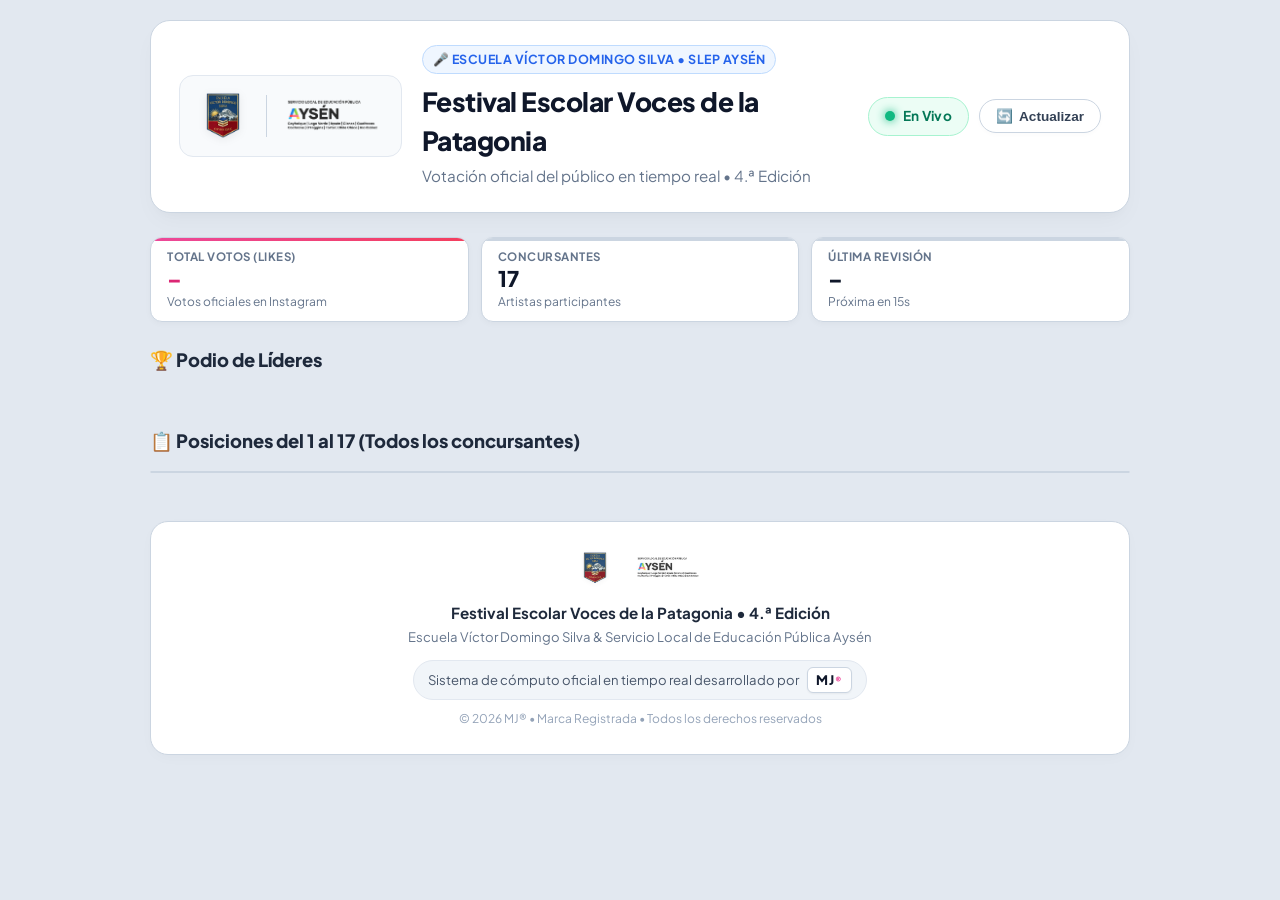
==== commit 9d133eb9: "Forzar cache-buster v3 en scripts y actualizar conteo de 705 likes en vivo" ====
--- a/index.html
+++ b/index.html
@@ -8,8 +8,8 @@
   <link rel="preconnect" href="https://fonts.googleapis.com">
   <link rel="preconnect" href="https://fonts.gstatic.com" crossorigin>
   <link href="https://fonts.googleapis.com/css2?family=Plus+Jakarta+Sans:wght@400;500;600;700;800&display=swap" rel="stylesheet">
-  <link rel="stylesheet" href="style.css">
-  <script src="app.js" defer></script>
+  <link rel="stylesheet" href="style.css?v=3">
+  <script src="app.js?v=3" defer></script>
 </head>
 <body>
 <div class="container">
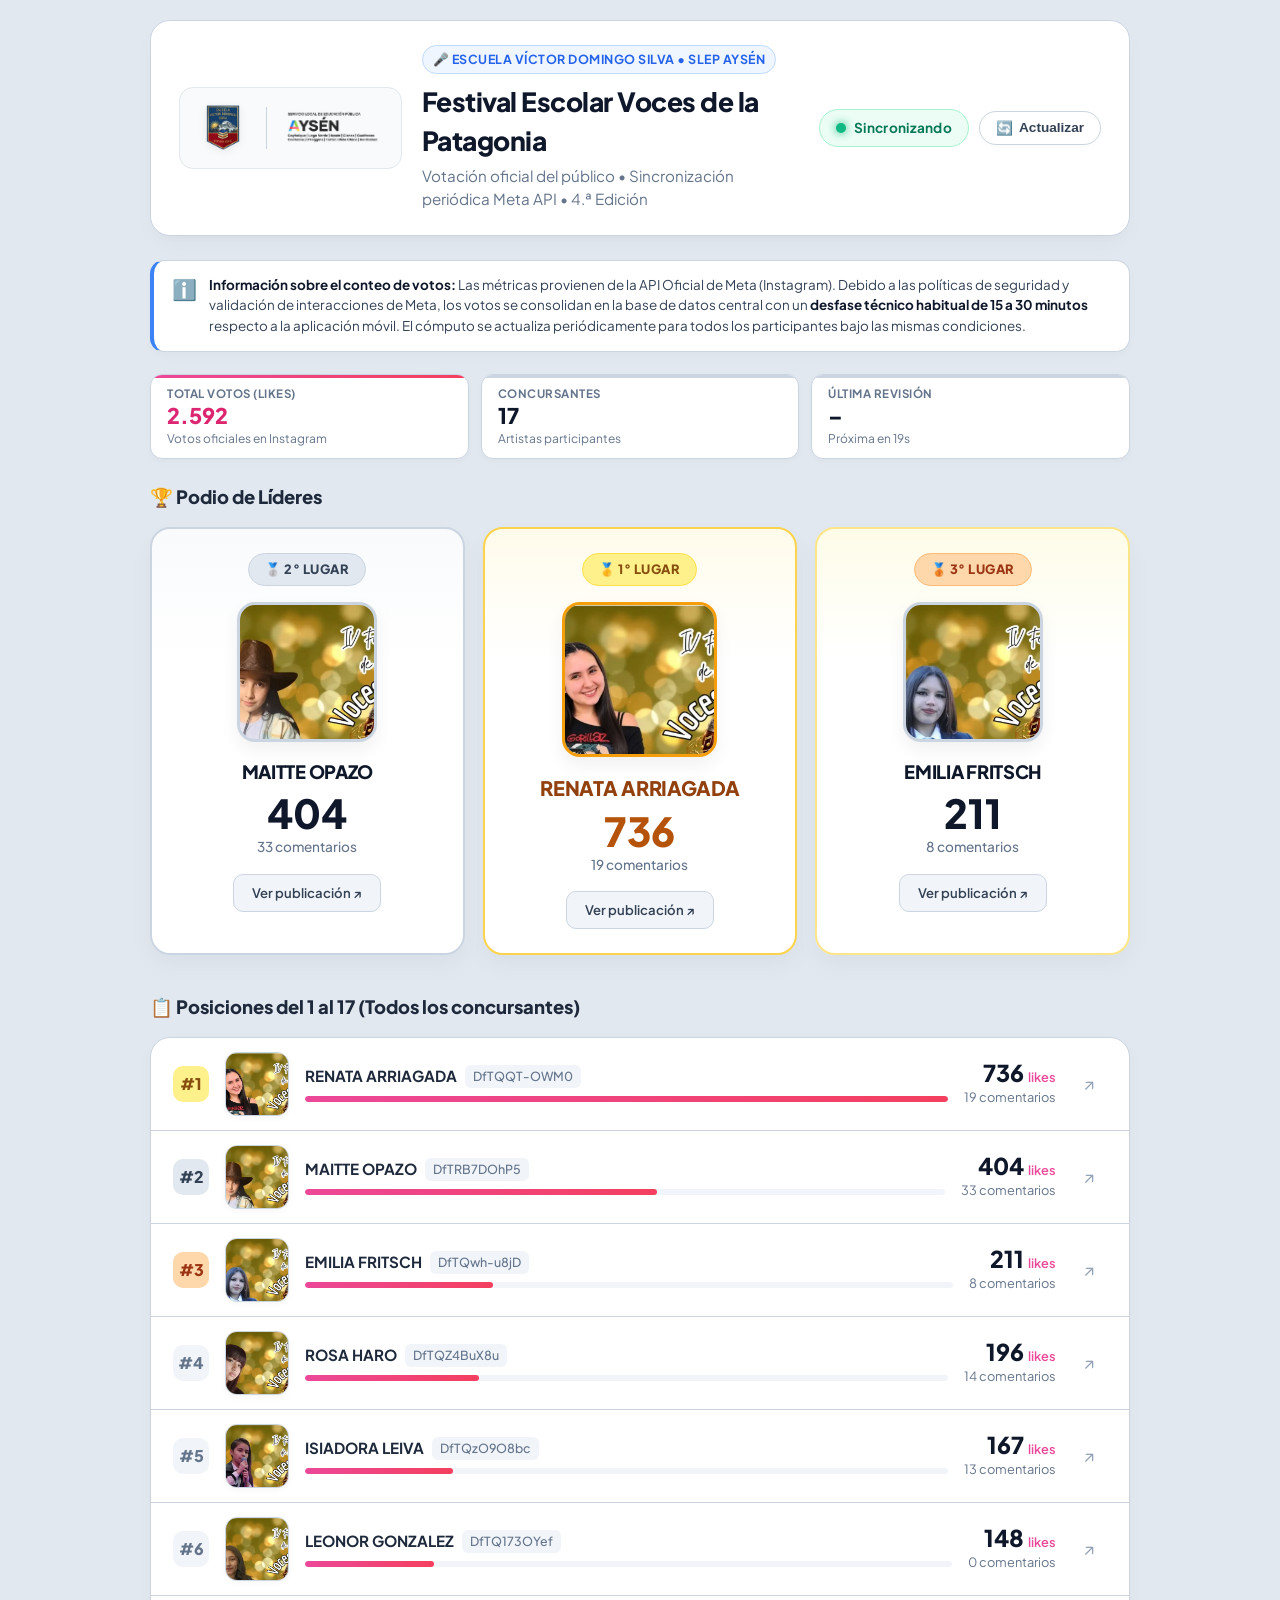
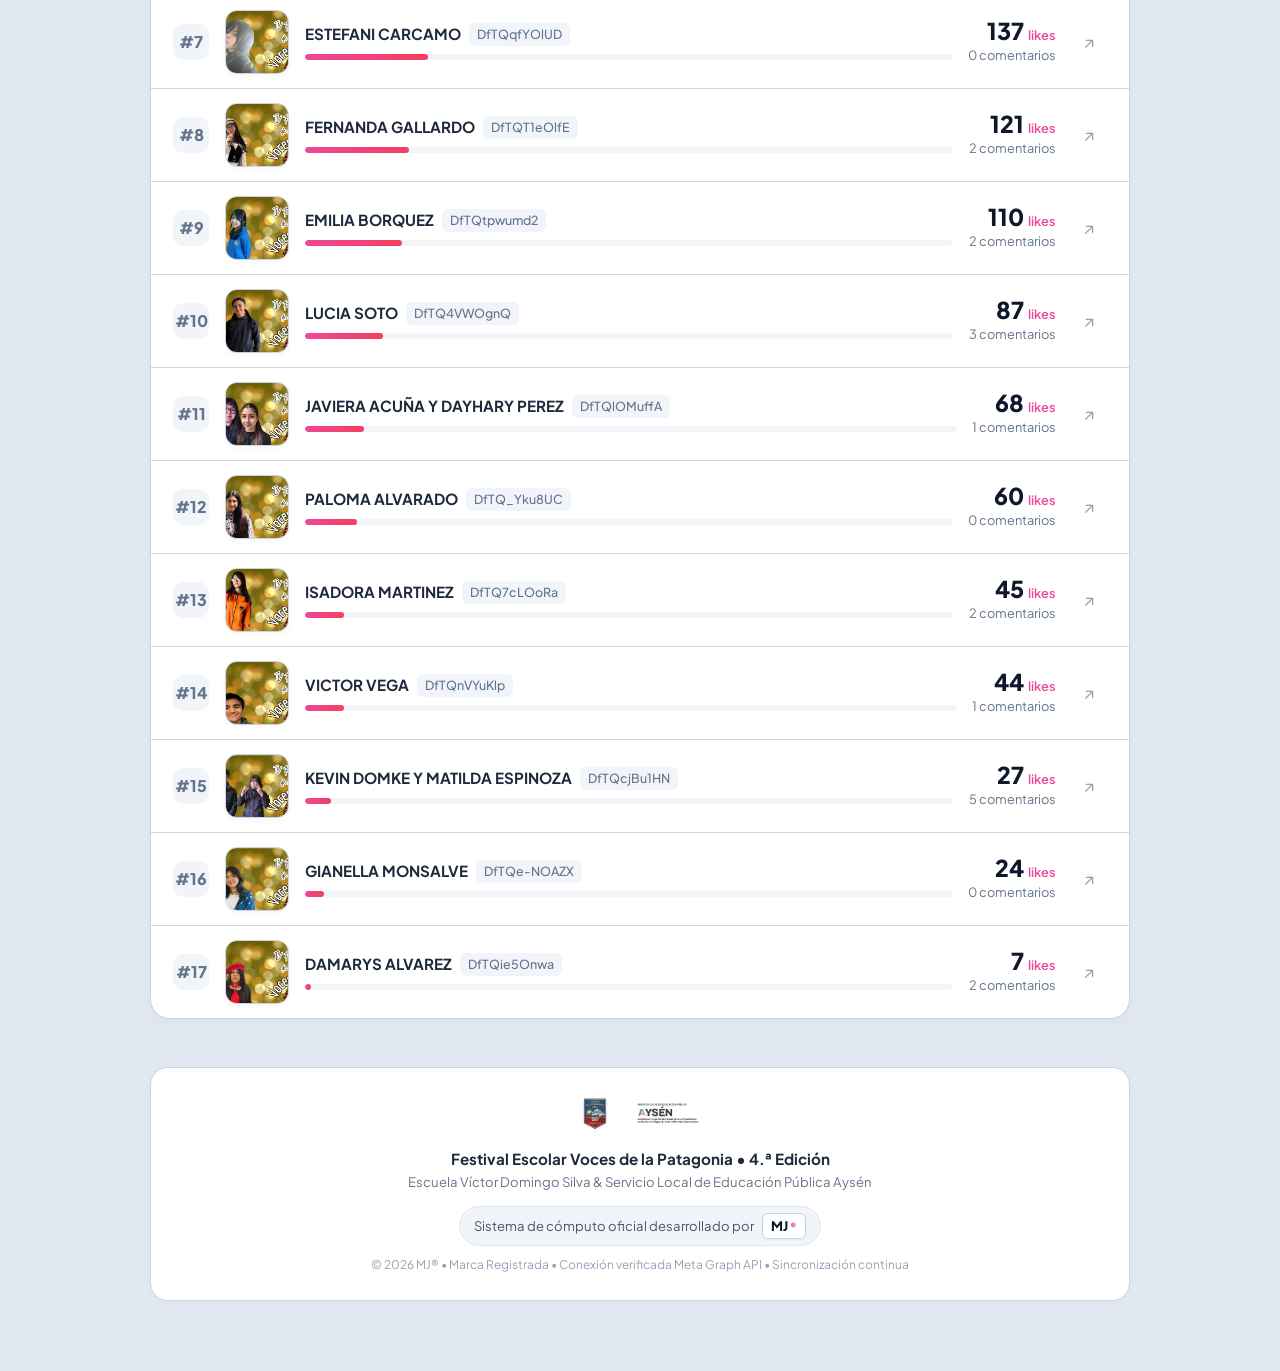
==== commit 8cbc47f8: "Eliminar menciones de tiempo real, agregar aviso oficial de sincronizacion periodica con desfase y a" ====
--- a/index.html
+++ b/index.html
@@ -3,13 +3,13 @@
 <head>
   <meta charset="utf-8">
   <meta name="viewport" content="width=device-width, initial-scale=1">
-  <title>Votación En Vivo - Festival Escolar Voces de la Patagonia</title>
+  <title>Votación Oficial - Festival Escolar Voces de la Patagonia</title>
   <link rel="icon" type="image/png" href="assets/logo_escuela.png">
   <link rel="preconnect" href="https://fonts.googleapis.com">
   <link rel="preconnect" href="https://fonts.gstatic.com" crossorigin>
   <link href="https://fonts.googleapis.com/css2?family=Plus+Jakarta+Sans:wght@400;500;600;700;800&display=swap" rel="stylesheet">
-  <link rel="stylesheet" href="style.css?v=3">
-  <script src="app.js?v=3" defer></script>
+  <link rel="stylesheet" href="style.css?v=4">
+  <script src="app.js?v=4" defer></script>
 </head>
 <body>
 <div class="container">
@@ -23,13 +23,13 @@
       <div class="header-titles">
         <div class="school-tag">🎤 Escuela Víctor Domingo Silva • SLEP Aysén</div>
         <h1>Festival Escolar Voces de la Patagonia</h1>
-        <p>Votación oficial del público en tiempo real • 4.ª Edición</p>
+        <p>Votación oficial del público • Sincronización periódica Meta API • 4.ª Edición</p>
       </div>
     </div>
     <div class="live-actions">
       <div class="live-pill">
         <span class="live-dot"></span>
-        <span>En Vivo</span>
+        <span>Sincronizando</span>
       </div>
       <button id="btnRefresh" class="btn-refresh" type="button" title="Consultar votos ahora">
         <span id="refreshIcon">🔄</span>
@@ -37,6 +37,15 @@
       </button>
     </div>
   </header>
+
+  <!-- Aviso Informativo de Desfase Técnico de Meta API -->
+  <div class="transparency-notice">
+    <div class="notice-icon">ℹ️</div>
+    <div class="notice-text">
+      <strong>Información sobre el conteo de votos:</strong>
+      Las métricas provienen de la API Oficial de Meta (Instagram). Debido a las políticas de seguridad y validación de interacciones de Meta, los votos se consolidan en la base de datos central con un <strong>desfase técnico habitual de 15 a 30 minutos</strong> respecto a la aplicación móvil. El cómputo se actualiza periódicamente para todos los participantes bajo las mismas condiciones.
+    </div>
+  </div>
 
   <!-- Tarjetas de Resumen (Compactas) -->
   <div class="stats-bar">
@@ -79,10 +88,10 @@
       <p class="footer-title">Festival Escolar Voces de la Patagonia • 4.ª Edición</p>
       <p class="footer-sub">Escuela Víctor Domingo Silva &amp; Servicio Local de Educación Pública Aysén</p>
       <div class="footer-badge">
-        <span>Sistema de cómputo oficial en tiempo real desarrollado por</span>
+        <span>Sistema de cómputo oficial desarrollado por</span>
         <span class="mj-brand">MJ<sup>®</sup></span>
       </div>
-      <p class="footer-rights">© 2026 MJ® • Marca Registrada • Todos los derechos reservados</p>
+      <p class="footer-rights">© 2026 MJ® • Marca Registrada • Conexión verificada Meta Graph API • Sincronización continua</p>
     </div>
   </footer>
 </div>
--- a/style.css
+++ b/style.css
@@ -180,6 +180,36 @@
   pointer-events: none;
 }
 
+/* Transparency Notice */
+.transparency-notice {
+  background: #ffffff;
+  border: 1px solid #cbd5e1;
+  border-left: 4px solid #3b82f6;
+  border-radius: 14px;
+  padding: 14px 18px;
+  margin-bottom: 22px;
+  display: flex;
+  align-items: flex-start;
+  gap: 12px;
+  box-shadow: 0 4px 12px -2px rgba(0, 0, 0, 0.03);
+}
+
+.notice-icon {
+  font-size: 1.25rem;
+  line-height: 1.4;
+  flex-shrink: 0;
+}
+
+.notice-text {
+  font-size: 0.84rem;
+  color: #334155;
+  line-height: 1.55;
+}
+
+.notice-text strong {
+  color: #0f172a;
+}
+
 /* Stats Bar - Compacto y sutil */
 .stats-bar {
   display: grid;
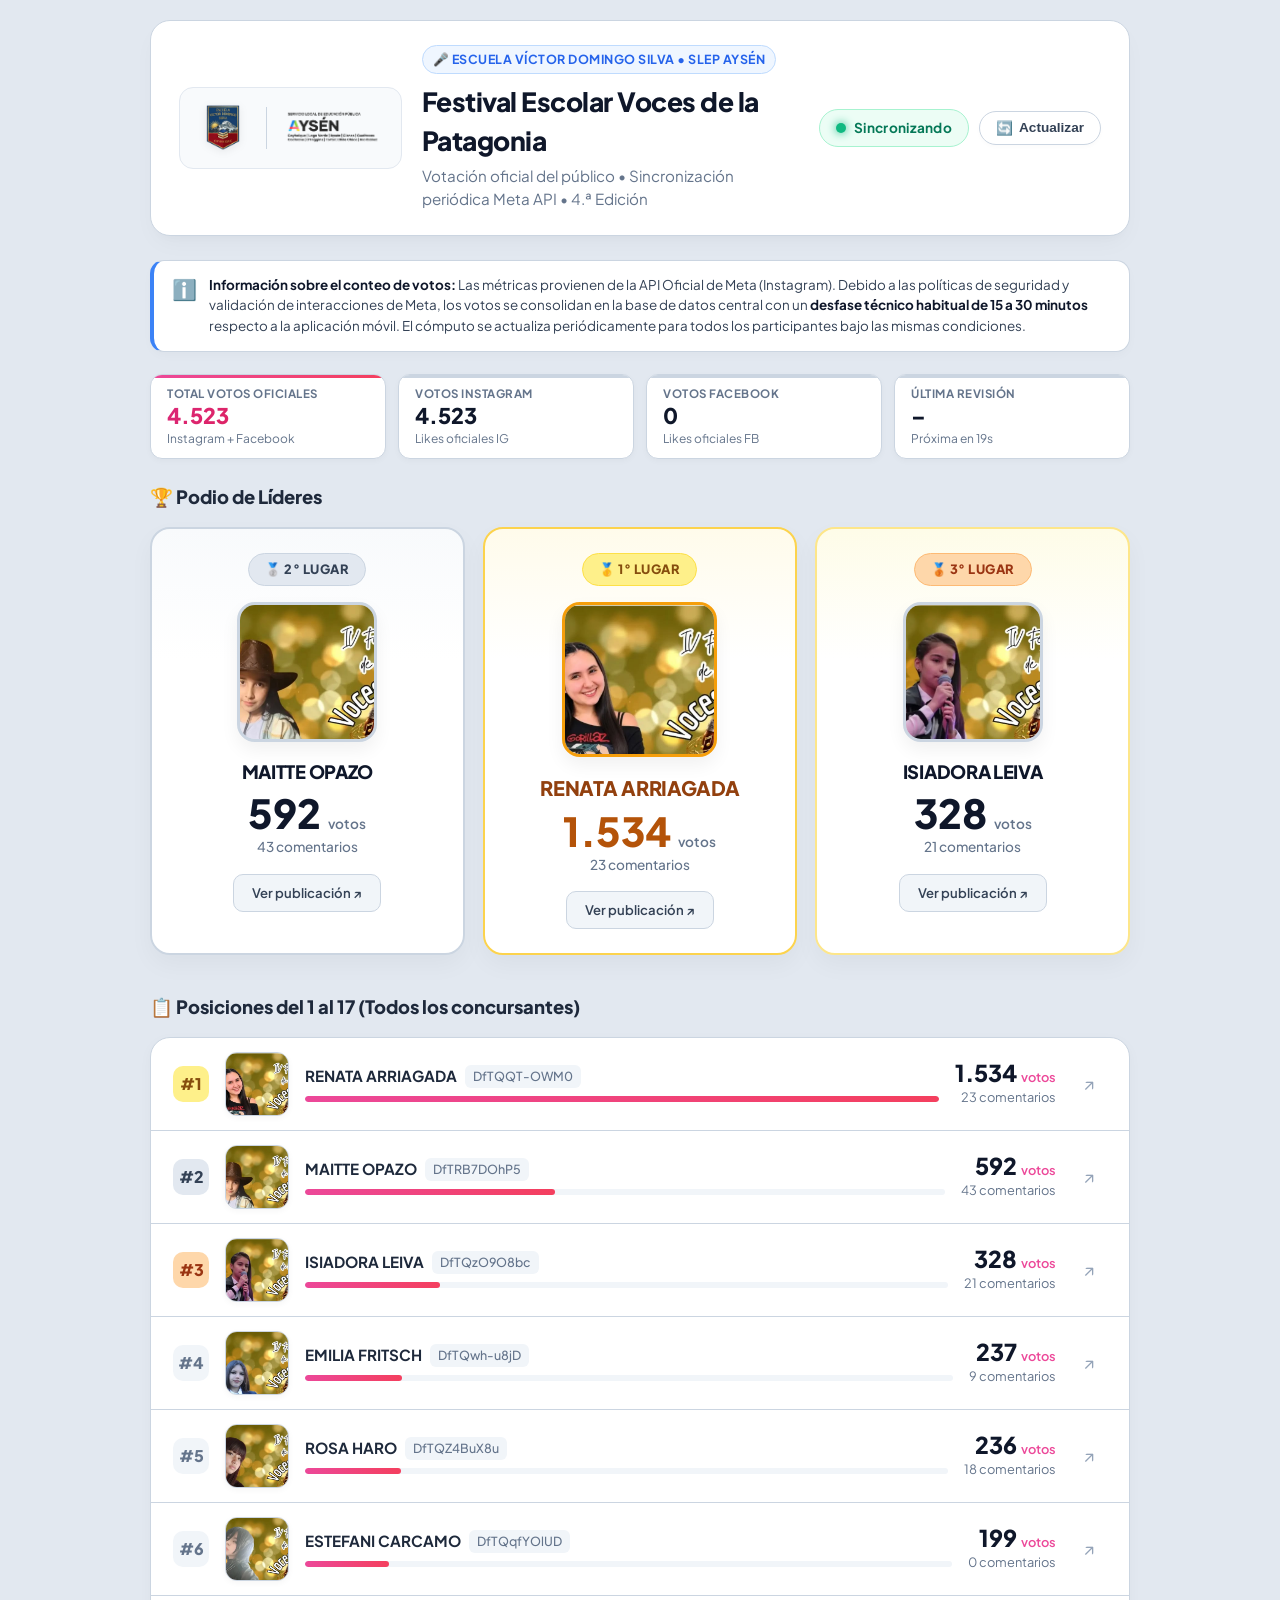
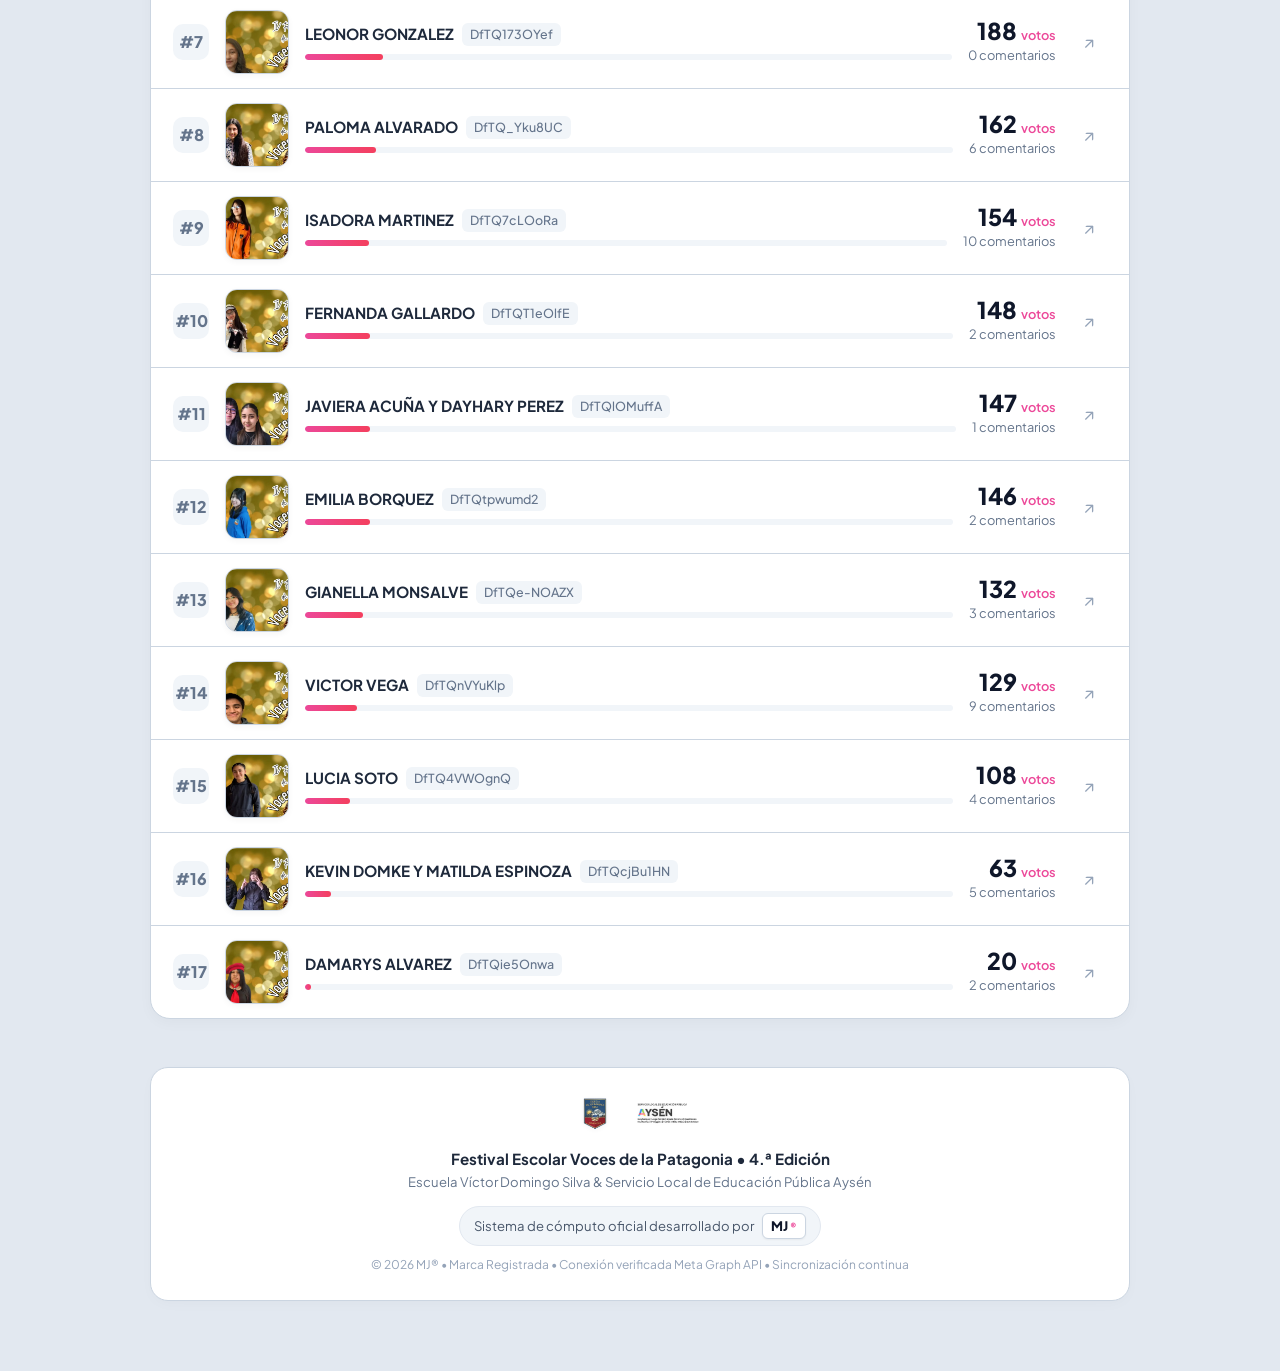
==== commit 6169b392: "Soporte oficial unificado Instagram + Facebook con desglose y nuevo token Meta" ====
--- a/index.html
+++ b/index.html
@@ -50,19 +50,24 @@
   <!-- Tarjetas de Resumen (Compactas) -->
   <div class="stats-bar">
     <div class="stat-card accent">
-      <div class="stat-label">Total Votos (Likes)</div>
+      <div class="stat-label">Total Votos Oficiales</div>
       <div id="statTotalLikes" class="stat-val">–</div>
-      <div class="stat-meta">Votos oficiales en Instagram</div>
+      <div class="stat-meta">Instagram + Facebook</div>
     </div>
     <div class="stat-card">
-      <div class="stat-label">Concursantes</div>
-      <div class="stat-val">17</div>
-      <div class="stat-meta">Artistas participantes</div>
+      <div class="stat-label">Votos Instagram</div>
+      <div id="statIgLikes" class="stat-val">–</div>
+      <div class="stat-meta">Likes oficiales IG</div>
+    </div>
+    <div class="stat-card">
+      <div class="stat-label">Votos Facebook</div>
+      <div id="statFbLikes" class="stat-val">–</div>
+      <div class="stat-meta">Likes oficiales FB</div>
     </div>
     <div class="stat-card">
       <div class="stat-label">Última Revisión</div>
       <div id="statTime" class="stat-val">–</div>
-      <div id="statCountdown" class="stat-meta">Próxima en 15s</div>
+      <div id="statCountdown" class="stat-meta">Próxima en 20s</div>
     </div>
   </div>
 
--- a/style.css
+++ b/style.css
@@ -542,6 +542,51 @@
 .contestant-metrics {
   text-align: right;
   flex-shrink: 0;
+  display: flex;
+  flex-direction: column;
+  align-items: flex-end;
+}
+
+.vote-breakdown {
+  display: flex;
+  align-items: center;
+  gap: 5px;
+  margin-top: 3px;
+}
+
+.badge-ig, .badge-fb {
+  font-size: 0.72rem;
+  font-weight: 700;
+  padding: 2px 7px;
+  border-radius: 6px;
+  display: inline-flex;
+  align-items: center;
+  gap: 3px;
+}
+
+.badge-ig {
+  background: #fdf2f8;
+  color: #db2777;
+  border: 1px solid #fbcfe8;
+}
+
+.badge-fb {
+  background: #eff6ff;
+  color: #2563eb;
+  border: 1px solid #bfdbfe;
+}
+
+.podium-breakdown {
+  display: flex;
+  justify-content: center;
+  gap: 6px;
+  margin: 6px 0 10px;
+}
+
+.votos-sub {
+  font-size: 0.85rem;
+  font-weight: 600;
+  color: var(--text-muted);
 }
 
 .contestant-likes {
